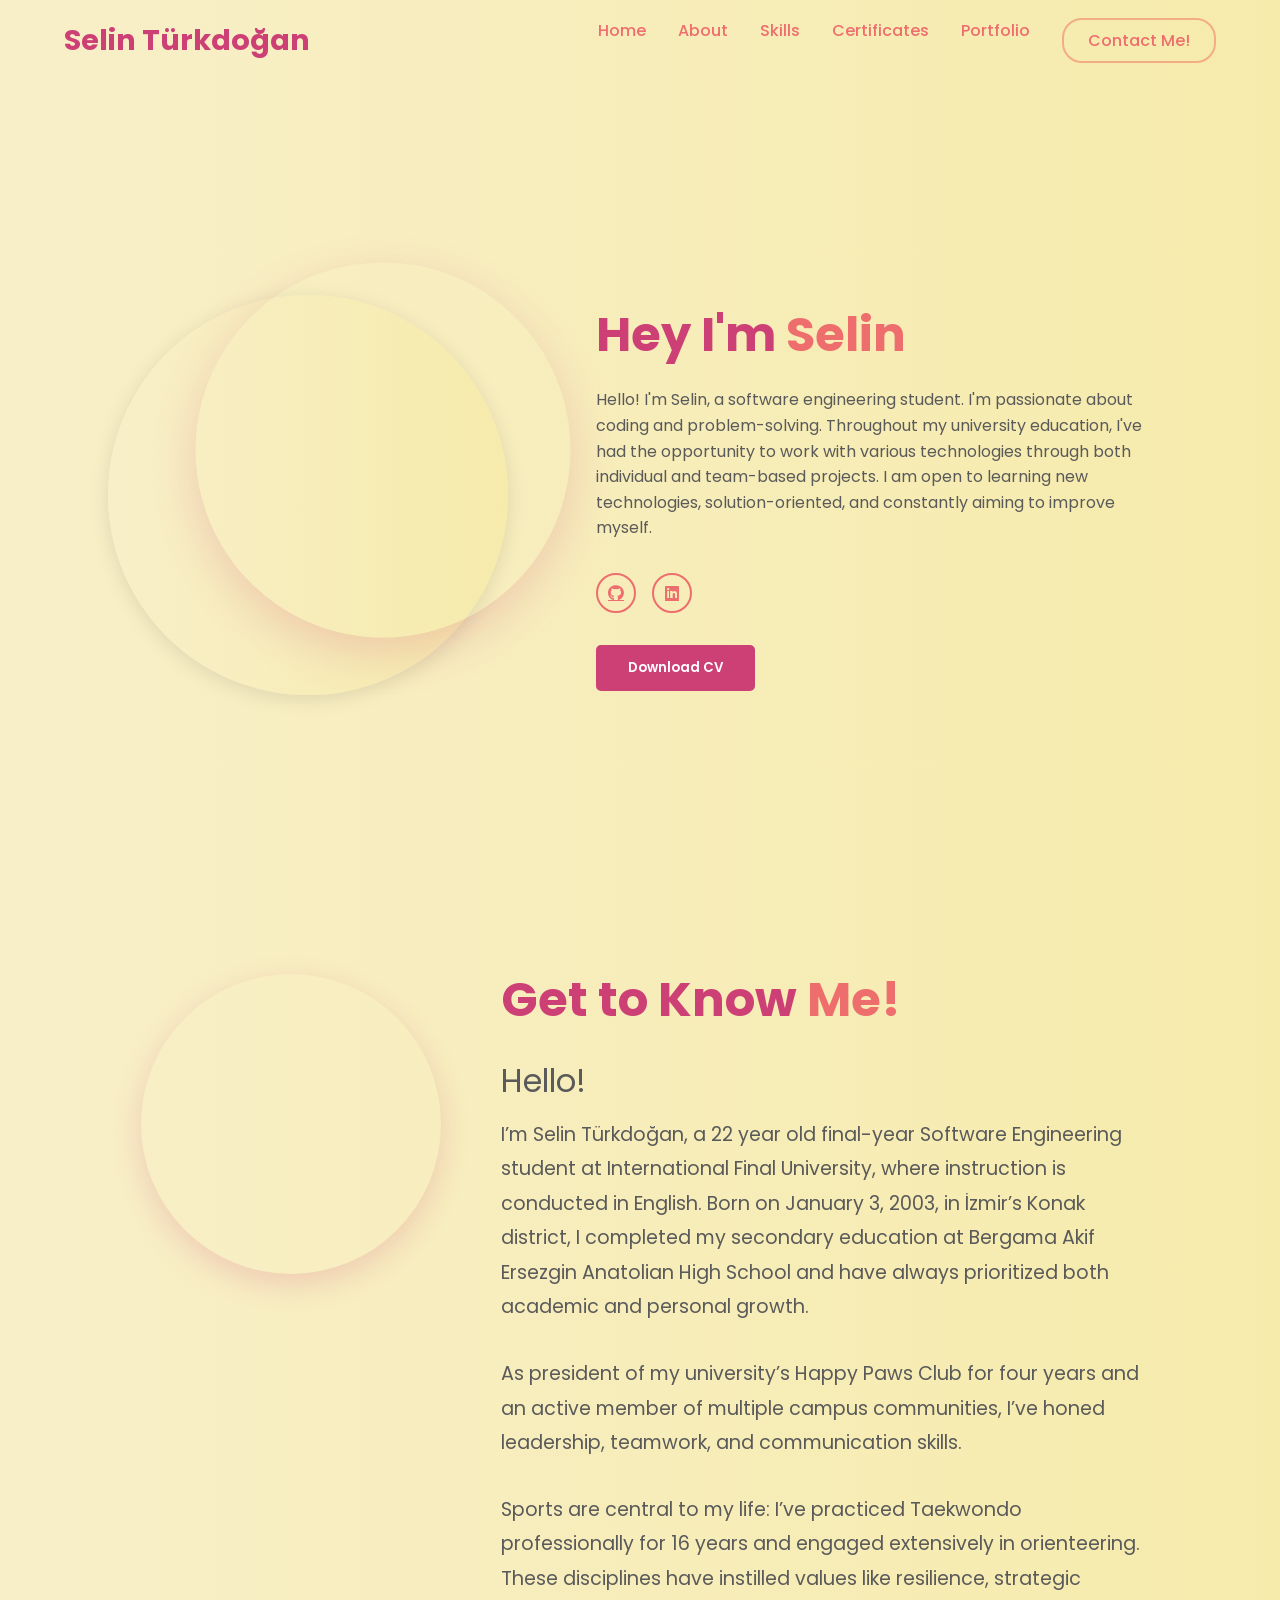
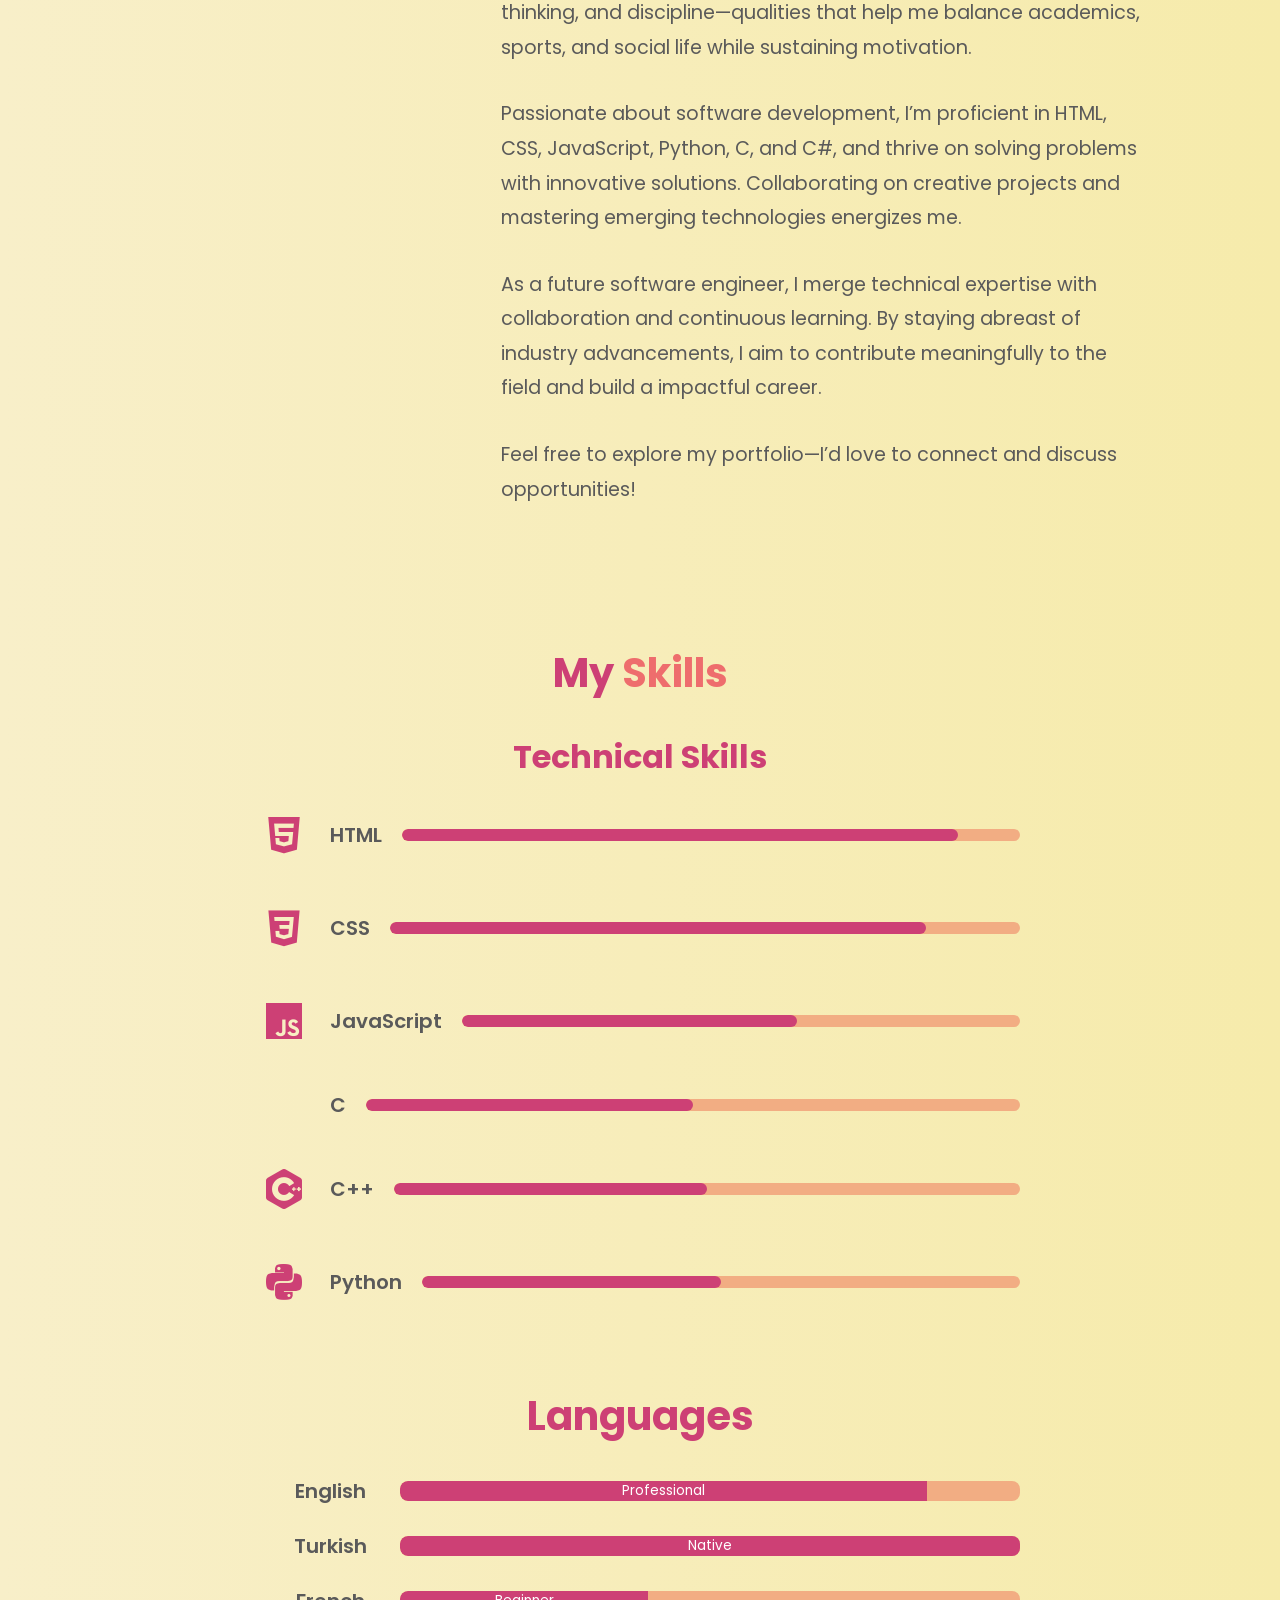
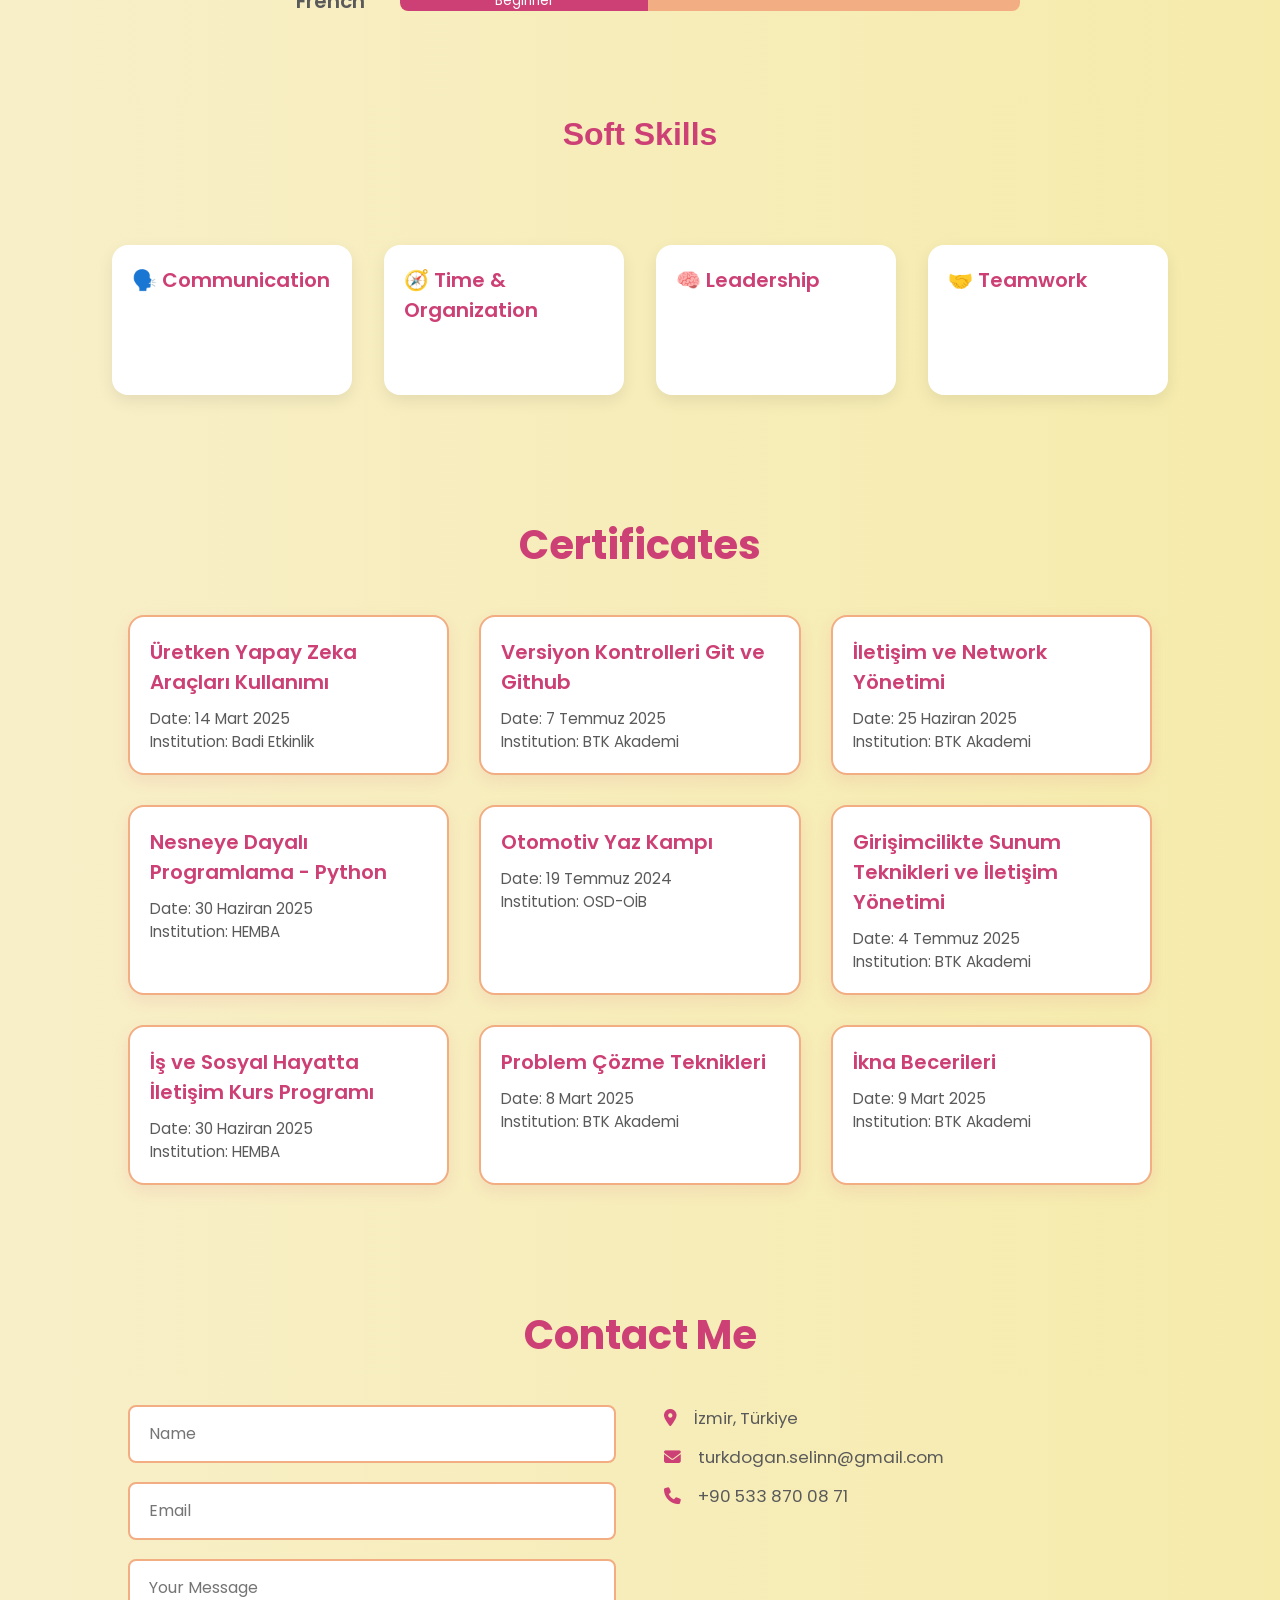
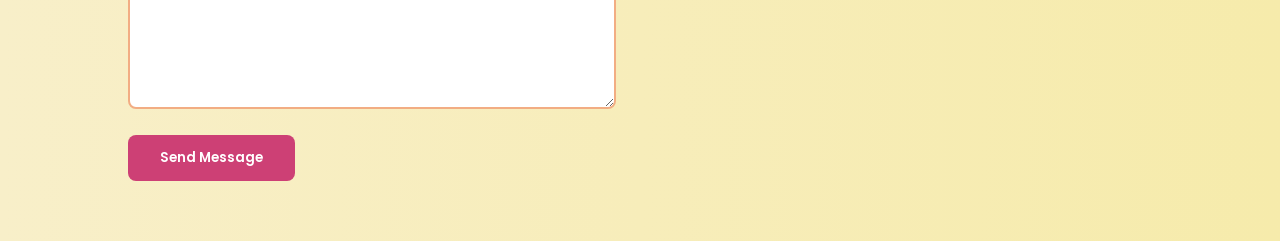
==== frontend/index.html @ 7ab84e57 "contact me backend" ====
<!DOCTYPE html>
<html lang="en">
<head>
    <meta charset="UTF-8">
    <meta name="viewport" content="width=device-width, initial-scale=1.0">
    <title>Selin Portfolio</title>
    <link rel="stylesheet" href="https://cdnjs.cloudflare.com/ajax/libs/font-awesome/6.4.0/css/all.min.css"> <!--ikonlar için-->
    <link rel="stylesheet" href="style.css">
    <link href='https://unpkg.com/boxicons@2.1.4/css/boxicons.min.css' rel='stylesheet'> <!--ek ikonlar(technicals skillsteki ikonlar) için-->
    <link rel="stylesheet" href="https://cdnjs.cloudflare.com/ajax/libs/flag-icon-css/7.5.0/css/flag-icons.min.css"> <!--bayrak ikonları için-->
</head>
<body>
<!-- Navbar -->
    <nav> 
        <div class="nav-container">
            <div class="logo">
                <span>Selin Türkdoğan</span>
            </div>
            <div class="links">
                <a href="index.html">Home</a> 
                <a href="#about">About</a>
                <a href="#skills">Skills</a>
                <a href="#certificates">Certificates</a>
                <a href="#">Portfolio</a>
                <a href="#contact" class="contact-btn">Contact Me!</a>
            </div>
        </div>
    </nav>
<!-- Ana giriş -->
    <section>
        <div class="main-container">
            <div class="image">
                <img src="vesialık.jpg" alt=" ">
            </div>
            <div class="content">
                <h1>Hey I'm <span>Selin</span></h1>
                <p>Hello! I'm Selin, a software engineering student. I'm passionate about coding and problem-solving. Throughout my university education, I've had the opportunity to work with various technologies through both individual and team-based projects. I am open to learning new technologies, solution-oriented, and constantly aiming to improve myself.</p>
                <!-- sosyal medya ikonları -->
                <div class="social-links">
                    <a href="#" id="githubLink"><i class="fa-brands fa-github"></i></a>
                    <a href="#" id="linkedinLink"><i class="fa-brands fa-linkedin"></i></a>
                </div>
                <a href="selin-cv.pdf" download class="cv-btn"> 
                <button>Download CV</button>
                </a>
            </div>
        </div>
    </section>
<!-- About -->
    <section id="about">
        <div class="about-container">
    
            <!-- Soldaki fotoğraf -->
            <div class="about-image">
                <img src="vesialık.jpg" alt=" ">
            </div>

            <!-- Sağdaki metin -->
            <div class="about-text" id="about-text">
                <h2>Get to Know <span>Me!</span></h2>
                <p class="greating">Hello! </p>

                <p class="fade-in-text">I’m Selin Türkdoğan, a 22 year old final-year Software Engineering student at International Final University, where instruction is conducted in English. Born on January 3, 2003, in İzmir’s Konak district, I completed my secondary education at Bergama Akif Ersezgin Anatolian High School and have always prioritized both academic and personal growth.</p>
            
                <p class="fade-in-text"> As president of my university’s Happy Paws Club for four years and an active member of multiple campus communities, I’ve honed leadership, teamwork, and communication skills.</p>
            
                <p class="fade-in-text">Sports are central to my life: I’ve practiced Taekwondo professionally for 16 years and engaged extensively in orienteering. These disciplines have instilled values like resilience, strategic thinking, and discipline—qualities that help me balance academics, sports, and social life while sustaining motivation.</p>

                <p class="fade-in-text">Passionate about software development, I’m proficient in HTML, CSS, JavaScript, Python, C, and C#, and thrive on solving problems with innovative solutions. Collaborating on creative projects and mastering emerging technologies energizes me.</p>

                <p class="fade-in-text">As a future software engineer, I merge technical expertise with collaboration and continuous learning. By staying abreast of industry advancements, I aim to contribute meaningfully to the field and build a impactful career.</p>

                <p class="fade-in-text">Feel free to explore my portfolio—I’d love to connect and discuss opportunities!</p>
            </div>

        </div>
    </section>

    <!-- Skills -->
    <section id="skills">
        <div class="skills-container">
            <h1 class="sub-title">My <span>Skills</span></h1>
            <h2 class="technical-skills">Technical Skills</h2>
        
        <div class="container1" id="skills-list">
            <div class="technical-bars" id="technical-bars">
                <!-- Bu kısım JavaScript ile dinamik olarak doldurulacak -->
            </div>
        </div>
        </div>
    </section>

    <!-- Dil yetkinliği -->
    <section id="languages">
        <h2>Languages</h2>
        <div class="language-cards">
            <div class="language-card">
                <span class="fi fi-gb"></span>
                <h3>English</h3>
                    <div class="progress-bar">
                        <div class="progress-fill" data-width="85%">Professional</div>
                    </div>
            </div>

            <div class="language-card">
                <span class="fi fi-tr"></span>
                <h3>Turkish</h3>
                    <div class="progress-bar">
                        <div class="progress-fill" data-width="100%">Native</div>
                    </div>
            </div>

            <div class="language-card">
                <span class="fi fi-fr"></span>
                <h3>French</h3>
                    <div class="progress-bar">
                        <div class="progress-fill" data-width="40%">Beginner</div>
                    </div>
            </div>
        </div>
    </section>

    <section class="skills-section">
        <h2 class="skills-heading">Soft Skills</h2>
            <div id="skills-container"></div>
    </section>

     <section class="certificates-section" id="certificates">
    <h2 class="section-title">Certificates</h2>
    <div class="certificates-grid" id="certificatesGrid">
      <!-- Kartlar buraya JS ile eklenecek -->
    </div>
  </section>

  <!-- Certificates bölümünden sonra ekle -->
<section id="contact" class="contact-section">
  <h2 class="section-title">Contact <span>Me</span></h2>

  <div class="contact-container">
    <!-- İletişim formu -->
    <form id="contactForm" class="contact-form">
  <div class="form-group">
    <input type="text" name="name" placeholder="Name" required />
  </div>
  <div class="form-group">
    <input type="email" name="email" placeholder="Email" required />
  </div>
  <div class="form-group">
    <textarea name="message" placeholder="Your Message" required></textarea>
  </div>
  <button type="submit" class="contact-submit">Send Message</button>
</form>
<div id="notification" class="notification"></div>


    <!-- İletişim bilgileri -->
    <div class="contact-info">
      <p><i class="fa-solid fa-location-dot"></i> İzmir, Türkiye</p>
      <p><i class="fa-solid fa-envelope"></i> turkdogan.selinn@gmail.com</p>
      <p><i class="fa-solid fa-phone"></i> +90 533 870 08 71</p>
    </div>
  </div>
</section>

    <script src="script.js"></script>

</body>
</html>
---- frontend/style.css ----
/* === Base Styles (unchanged) === */
@import url('https://fonts.googleapis.com/css2?family=Poppins:wght@100;200;300;400;500;600&display=swap');
* {
    padding: 0;
    margin: 0;
    font-family: 'Poppins', sans-serif;
    box-sizing: border-box;
}

body {
    background: linear-gradient(to right, #f8efc9, #f6ebab);
    min-height: 100vh;
    padding-top: 10vh;
}

nav {
    position: fixed;
    top: 0;
    left: 0;
    width: 100%;
    height: 80px;
    background: linear-gradient(to right, #f8efc9, #f6ebab);
    z-index: 1000;
    display: flex;
    justify-content: center;
    align-items: center;
}

.nav-container {
    width: 90%;
    display: flex;
    justify-content: space-between;
    align-items: center;
}

.logo {
    font-size: 1.8rem;
    font-weight: 700;
    color: #cd4075;
}

.links {
    display: flex;
    gap: 2rem;
}

.links a {
    text-decoration: none;
    color: #ee6d6d;
    font-weight: 500;
    position: relative;
    transition: 0.3s;
}

.links a:hover {
    color: #cd4075;
}

.links a::after {
    content: '';
    position: absolute;
    bottom: -5px;
    left: 0;
    width: 0;
    height: 2px;
    background-color: #cd4075;
    transition: 0.3s;
}

.links a:hover::after {
    width: 100%;
}

.contact-btn {
    padding: 0.5rem 1.5rem;
    border-radius: 20px;
    border: 2px solid #f2ad83;
    color: #cd4075;
    transition: 0.3s;
}

.contact-btn:hover {
    background-color: #f2ad83;
    color: white;
}

.main-container {
    display: flex;
    justify-content: space-around;
    align-items: center;
    height: 90vh;
    padding: 0 5%;
}

.image {
    width: 400px;
    height: 400px;
    border-radius: 50%;
    padding: 10px;
    background: linear-gradient(to right, #f8efc9, #f6ebab);
    display: flex;
    object-fit: cover;
    align-items: center;
    justify-content: center;
    box-shadow: 0 4px 20px rgba(0, 0, 0, 0.1);
}

.image img {
    width: 250px;
    height: 250px;
    border-radius: 50%;
    object-fit: cover;
    transform: scale(1.5) translateY(-30px) translateX(50px);
    box-shadow: 0 10px 30px rgba(205, 64, 117, 0.2);
}

.content {
    width: 50%;
}

.content h1 {
    font-size: 3rem;
    margin-bottom: 1rem;
    color: #cd4075;
}

.content h1 span {
    color: #ee6d6d;
}

.content p {
    margin-bottom: 2rem;
    line-height: 1.6;
    color: #5a5a5a;
}

.social-links {
    display: flex;
    gap: 1rem;
    margin-bottom: 2rem;
}

.social-links a {
    display: flex;
    align-items: center;
    justify-content: center;
    width: 40px;
    height: 40px;
    border-radius: 50%;
    border: 2px solid #ee6d6d;
    color: #ee6d6d;
    transition: 0.3s;
}

.social-links a:hover {
    background-color: #ee6d6d;
    color: white;
    transform: translateY(-5px);
}

button {
    padding: 0.8rem 2rem;
    background-color: #cd4075;
    color: white;
    border: none;
    border-radius: 5px;
    font-weight: 600;
    cursor: pointer;
    transition: 0.3s;
}

button:hover {
    background-color: #ee6d6d;
    transform: translateY(-3px);
    box-shadow: 0 5px 15px rgba(238, 109, 109, 0.4);
}

/* About genel */
#about {
    padding: 5% 10%;
    background: linear-gradient(to right, #f8efc9, #f6ebab);
}
.about-container {
    display: flex;
    gap: 3rem;
    align-items: flex-start;
    flex-wrap: wrap;
}
.about-image {
    flex: 1;
    display: flex;
    justify-content: center;
    align-items: flex-start;
}
.about-image img {
    width: 300px;
    height: 300px;
    object-fit: cover;
    transform: translateY(10px);
    border-radius: 50%;
    box-shadow: 0 10px 30px rgba(205, 64, 117, 0.2);
}
.about-text {
    flex: 2;
    transition: transform 0.3s ease, opacity 0.3s ease;
    opacity: 1;
}
.about-text h2 {
    color: #cd4075;
    margin-bottom: 1rem;
    font-size: 3rem;
}
.about-text h2 span {
    color: #ee6d6d;
}
.about-text p {
    color: #5a5a5a;
    margin-bottom: 2rem;
    line-height: 1.8;
    font-size: 1.2rem;
}
.about-text .greating{
    color: #5a5a5a;
    margin-bottom: 0.5rem;
    line-height: 1.8;
    font-size: 2rem;
}
/*paragraflar için scroll efekti */
.fade-in-text {
  opacity: 0;
  transform: translateY(20px);
  transition: opacity 0.8s ease, transform 0.8s ease;
}
.fade-in-text.visible {
  opacity: 1;
  transform: translateY(0);
}

/* Technical skills section */
.skills-container {
  max-width: 800px;
  margin: 40px auto;
  padding: 0 20px;
}
.sub-title {
  text-align: center;
  font-size: 2.5rem;
  margin-bottom: 30px;
  font-weight: 700;
  color: #cd4075;
}
.sub-title span {
  color: #ee6d6d;
}
.technical-skills{
  text-align: center;
  font-size: 2rem;
  margin-bottom: 30px;
  font-weight: 700;
  color: #cd4075;
}
.technical-bars {
  display: flex;
  flex-direction: column;
  gap: 25px;
}
.bar {
  display: flex;
  align-items: center;
  gap: 20px;
  margin-bottom: 20px;
}
.bar i {
  font-size: 3rem;
  color: #cd4075;
  min-width: 50px;
  transition: transform 0.3s ease;
}
.bar:hover i {
  transform: scale(1.1);
}
.info span {
  font-size: 1.25rem;
  font-weight: 600;
  width: 100px;
  color: #5a5a5a;
}
.progress-line {
  flex-grow: 1;
  background-color: #f2ad83;
  height: 12px;
  border-radius: 8px;
  overflow: hidden;
  position: relative;
}
.progress-line span {
  display: block;
  height: 100%;
  width: 0;
  background-color: #cd4075;
  border-radius: 8px;
  transition: width 1.5s ease-in-out;
}

/* Languages */
#languages {
    max-width: 800px;
    margin: 60px auto;
    padding: 0 20px;
    text-align: center;
}
#languages h2 {
    font-size: 2.5rem;
    margin-bottom: 30px;
    font-weight: 700;
    color: #cd4075;
}
.language-cards {
    display: flex;
    flex-direction: column;
    gap: 25px;
}
.language-card {
    display: flex;
    align-items: center;
    gap: 20px;
}
.language-card h3 {
    font-size: 1.25rem;
    font-weight: 600;
    color: #5a5a5a;
    width: 100px;
    margin: 0;
}
.language-card .progress-bar {
    flex-grow: 1;
    background-color: #f2ad83;
    height: 20px;
    border-radius: 8px;
    overflow: hidden;
    position: relative;
}
.language-card .progress-fill {
    height: 100%;
    background-color: #cd4075;
    color: #fff;
    font-size: 0.85rem;
    text-align: center;
    line-height: 20px;
    white-space: nowrap;
    border-radius: 8px 0 0 8px;
    width: 0;
    transition: width 1.5s ease-in-out;
}

/* Soft skills */
.skills-section {
  font-size: 30px;
  display: flex;
  flex-wrap: wrap;
  gap: 32px;
  justify-content: center;
  padding: 40px;
  color: #cd4075;
  background: linear-gradient(to right, #f8efc9, #f6ebab);
}
.skill-card {
  position: relative;
  width: 240px;
  height: 150px;
  background-color: white;
  border-radius: 16px;
  box-shadow: 0 6px 16px rgba(0, 0, 0, 0.08);
  transition: height 0.3s ease;
  overflow: hidden;
  cursor: pointer;
}
.skill-title {
  font-size: 20px;
  font-weight: 600;
  padding: 20px;
  color: #cd4075;
}
.skill-subskills {
  padding: 0 20px 20px;
  opacity: 0;
  max-height: 0;
  overflow: hidden;
  transition: opacity 0.4s ease, max-height 0.4s ease;
}
.subskill-list {
  list-style: disc;
  padding-left: 18px;
  margin: 0;
}
.subskill-item {
  font-size: 15px;
  color: #5a5a5a;
  margin-bottom: 6px;
}
.skills-heading {
  width: 100%;
  text-align: center;
  font-size: 32px;
  font-weight: 700;
  margin-bottom: 40px;
  color: #cd4075;
  font-family: 'Segoe UI', sans-serif;
}
#skills-container {
  display: flex;
  flex-wrap: wrap;
  justify-content: center;
  gap: 32px;
  padding: 20px;
}

/* Certificates */
.certificates-section {
  padding: 60px 10%;
  background: linear-gradient(to right, #f8efc9, #f6ebab);
}
.section-title {
  text-align: center;
  font-size: 2.5rem;
  margin-bottom: 40px;
  font-weight: 700;
  color: #cd4075;
}
.certificates-grid {
  display: grid;
  grid-template-columns: repeat(auto-fit, minmax(280px, 1fr));
  gap: 30px;
}
.certificate-card {
  background-color: white;
  border-radius: 16px;
  box-shadow: 0 6px 16px rgba(205, 64, 117, 0.1);
  padding: 20px;
  transition: transform 0.3s ease, box-shadow 0.3s ease;
  text-decoration: none;
  color: inherit;
  border: 2px solid #f2ad83;
}
.certificate-card:hover {
  transform: translateY(-8px);
  box-shadow: 0 10px 24px rgba(205, 64, 117, 0.15);
  border-color: #cd4075;
}
.certificate-title {
  font-size: 1.25rem;
  font-weight: 600;
  color: #cd4075;
  margin-bottom: 10px;
}
.certificate-meta {
  font-size: 0.95rem;
  color: #5a5a5a;
}

/* === Responsive Styles === */
/* Tablets (≤ 992px) */
@media (max-width: 992px) {
  nav {
    height: 70px;
  }
  .logo {
    font-size: 1.6rem;
  }
  .links {
    gap: 1.5rem;
  }
  .links a {
    font-size: 0.95rem;
  }
  .main-container {
    padding: 0 3%;
  }
  .image {
    width: 320px;
    height: 320px;
  }
  .image img {
    width: 200px;
    height: 200px;
    transform: scale(1.4) translateY(-25px) translateX(40px);
  }
  .content h1 {
    font-size: 2.5rem;
  }
  .about-text h2 {
    font-size: 2.5rem;
  }
}

/* Mobile (≤ 768px) */
@media (max-width: 768px) {
  body {
    padding-top: 8vh;
  }
  .nav-container {
    flex-direction: column;
    gap: 0.75rem;
  }
  .links {
    flex-wrap: wrap;
    justify-content: center;
    gap: 1rem;
  }
  .main-container {
    flex-direction: column;
    justify-content: center;
    gap: 2rem;
    height: auto;
    padding: 40px 5%;
  }
  .image {
    width: 260px;
    height: 260px;
  }
  .image img {
    width: 170px;
    height: 170px;
    transform: scale(1.25) translateY(-20px) translateX(32px);
  }
  .content {
    width: 100%;
    text-align: center;
  }
  .social-links {
    justify-content: center;
  }
  .about-container {
    flex-direction: column;
    gap: 2rem;
  }
  .about-image img {
    width: 240px;
    height: 240px;
  }
  .skills-container,
  #languages {
    margin: 30px auto;
  }
  .technical-bars .bar i {
    font-size: 2.5rem;
  }
  .info span {
    width: 80px;
    font-size: 1.1rem;
  }
  .language-card {
    flex-direction: column;
    gap: 10px;
  }
  .language-card h3 {
    width: auto;
  }
  .skills-section {
    font-size: 26px;
    padding: 30px 10px;
  }
  .skill-card {
    width: 200px;
    height: auto;
    padding-bottom: 20px;
  }
  .certificates-section {
    padding: 40px 5%;
  }
  .section-title {
    font-size: 2rem;
  }
}

/* Small Mobile (≤ 480px) */
@media (max-width: 480px) {
  nav {
    height: 60px;
  }
  .logo {
    font-size: 1.4rem;
  }
  .contact-btn {
    padding: 0.4rem 1.2rem;
    font-size: 0.85rem;
  }
  .links {
    gap: 0.75rem;
  }
  .links a {
    font-size: 0.85rem;
  }
  .main-container {
    padding: 30px 5% 0;
  }
  .image {
    width: 220px;
    height: 220px;
  }
  .image img {
    width: 150px;
    height: 150px;
    transform: scale(1.15) translateY(-18px) translateX(28px);
  }
  .content h1 {
    font-size: 2rem;
  }
  .content p,
  .about-text p {
    font-size: 1rem;
  }
  .about-text h2 {
    font-size: 2rem;
  }
  .sub-title,
  #languages h2 {
    font-size: 2rem;
  }
  .skills-heading {
    font-size: 28px;
  }
  .skill-card {
    width: 180px;
  }
  .certificate-card {
    padding: 15px;
  }
  .certificate-title {
    font-size: 1rem;
  }
  .certificate-meta {
    font-size: 0.85rem;
  }
}
/* ===== Contact ===== */
.contact-section{
  padding:60px 10%;
  background:linear-gradient(to right,#f8efc9,#f6ebab);
}
.contact-container{
  display:flex;
  gap:3rem;
  align-items:flex-start;
  flex-wrap:wrap;
}
.contact-form{
  flex:1;
  display:flex;
  flex-direction:column;
  gap:1.2rem;
}
.form-group input,
.form-group textarea{
  width:100%;
  padding:.9rem 1.2rem;
  border:2px solid #f2ad83;
  border-radius:8px;
  font-size:1rem;
  outline:none;
  transition:border-color .3s;
}
.form-group input:focus,
.form-group textarea:focus{
  border-color:#cd4075;
}
.form-group textarea{
  min-height:150px;
  resize:vertical;
}
.contact-submit{
  align-self:flex-start;
  padding:.8rem 2rem;
  background:#cd4075;
  color:#fff;
  border:none;
  border-radius:8px;
  font-weight:600;
  cursor:pointer;
  transition:background .3s;
}
.contact-submit:hover{
  background:#ee6d6d;
  box-shadow:0 5px 15px rgba(238,109,109,.4);
}
.contact-info{
  flex:1;
  display:flex;
  flex-direction:column;
  gap:.8rem;
  font-size:1.05rem;
  color:#5a5a5a;
}
.contact-info i{
  color:#cd4075;
  margin-right:.8rem;
}

/* ---- Responsive tweaks ---- */
@media(max-width:768px){
  .contact-container{
    flex-direction:column;
  }
  .contact-form,
  .contact-info{
    width:100%;
  }
  .contact-form{order:2}
  .contact-info{
    order:1;
    align-items:center;
    text-align:center;
  }
}
@media(max-width:480px){
  .contact-section{padding:40px 5%}
  .contact-submit{width:100%;text-align:center}
}

/* Notification kutusu */
.notification {
  position: fixed;
  top: 90px; /* Nav altı boşluk */
  left: 0;
  background-color: #cd4075; /* pembe ton */
  color: white;
  padding: 15px 25px;
  border-radius: 12px;
  box-shadow: 0 4px 15px rgba(205, 64, 117, 0.4);
  opacity: 0;
  pointer-events: none;
  font-weight: 600;
  font-family: 'Poppins', sans-serif;
  transition: opacity 0.4s ease;
  z-index: 9999;
  max-width: 300px;
  text-align: center;
}

/* Görünür yap */
.notification.show {
  opacity: 1;
  pointer-events: auto;
}

/* Hata durumunda kırmızı */
.notification.error {
  background-color: #f44336;
  box-shadow: 0 4px 15px rgba(244, 67, 54, 0.4);
}

/* Başarı durumunda yeşil */
.notification.success {
  background-color: #cd4075;
  box-shadow: 0 4px 15px rgba(76, 175, 80, 0.4);
}
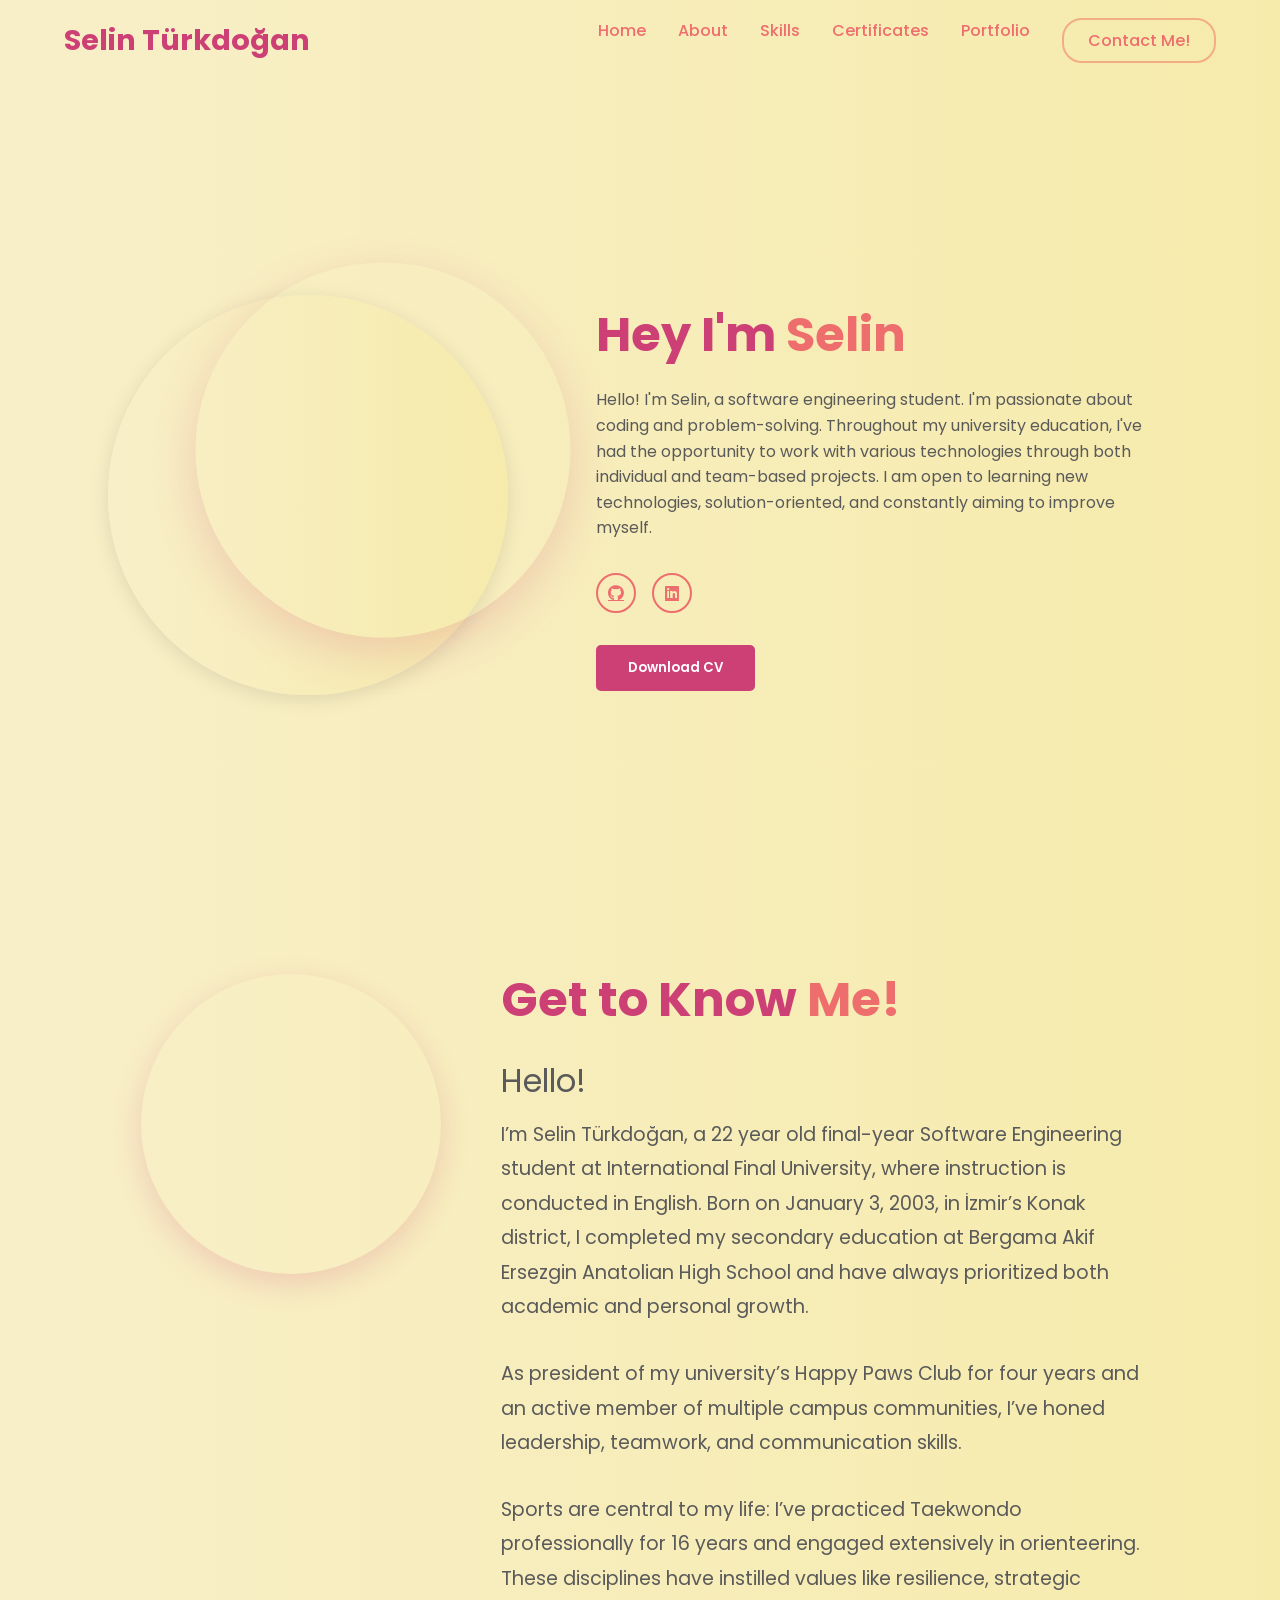
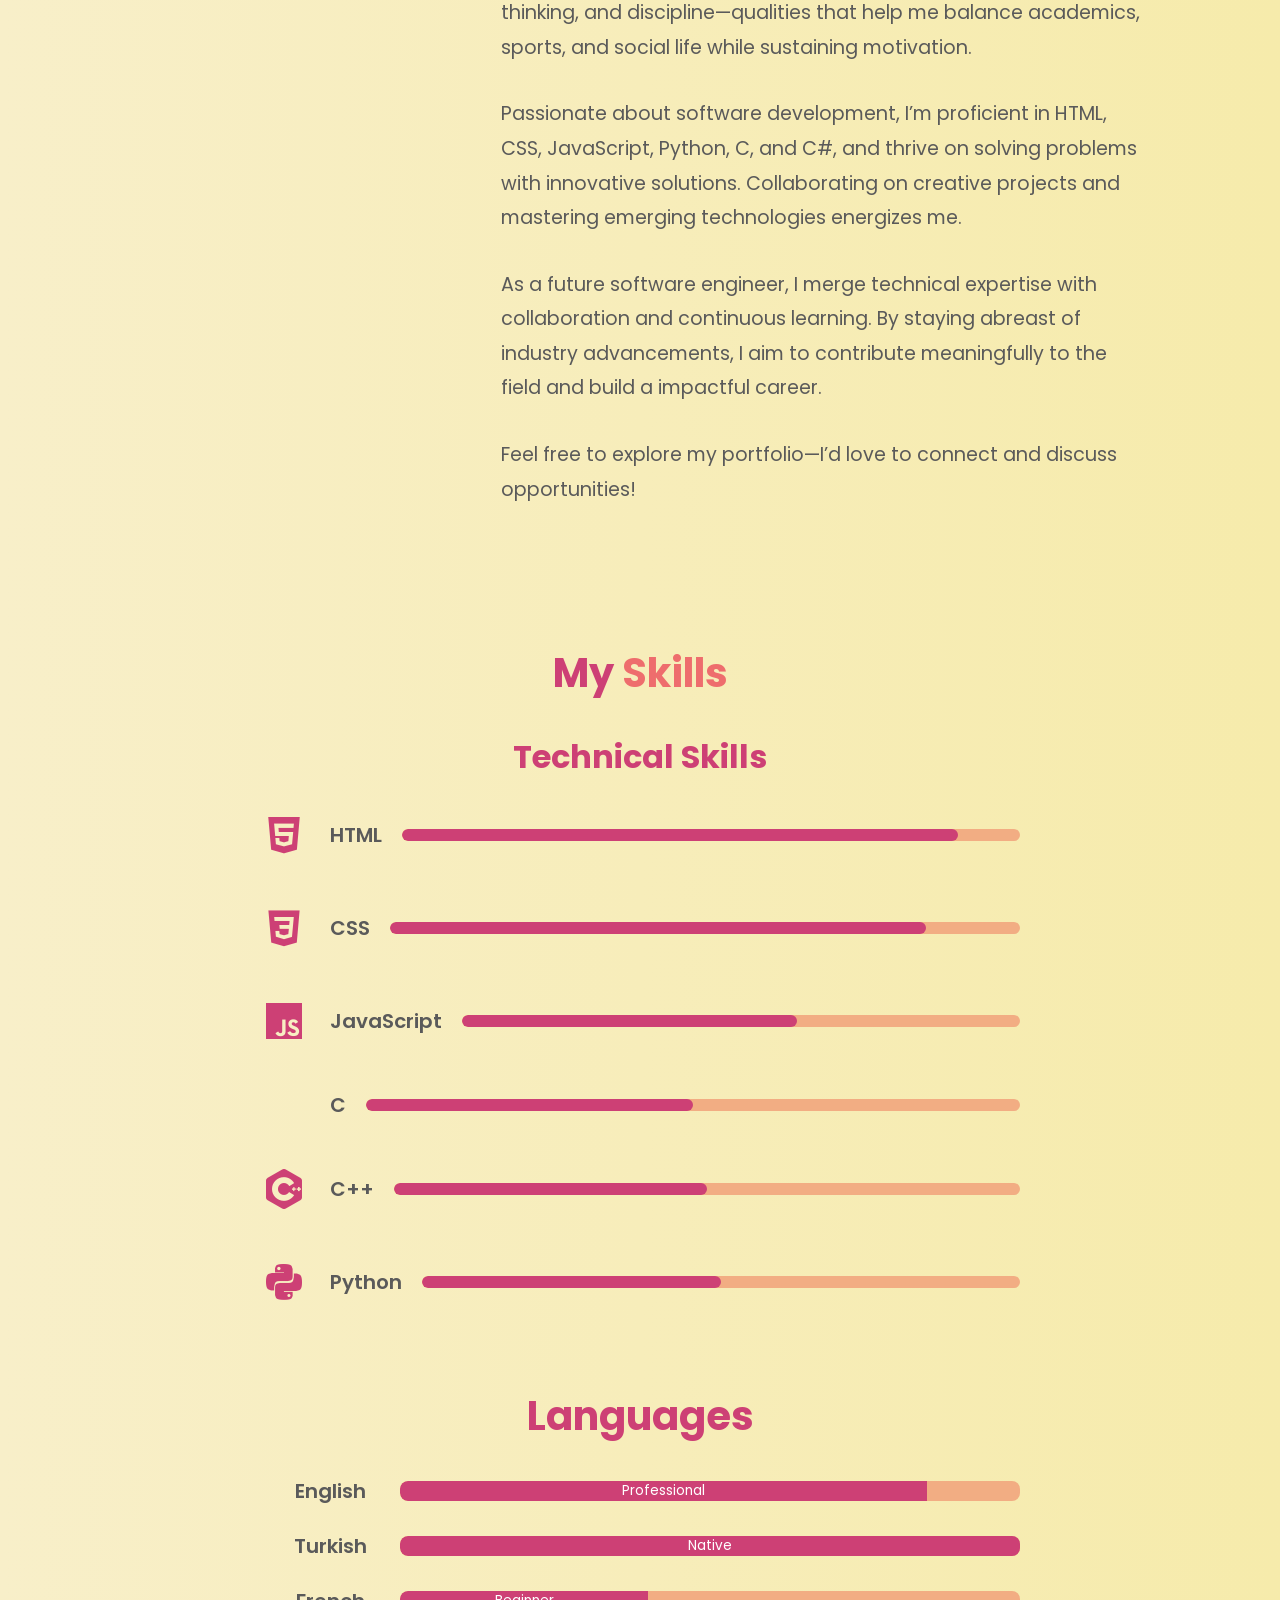
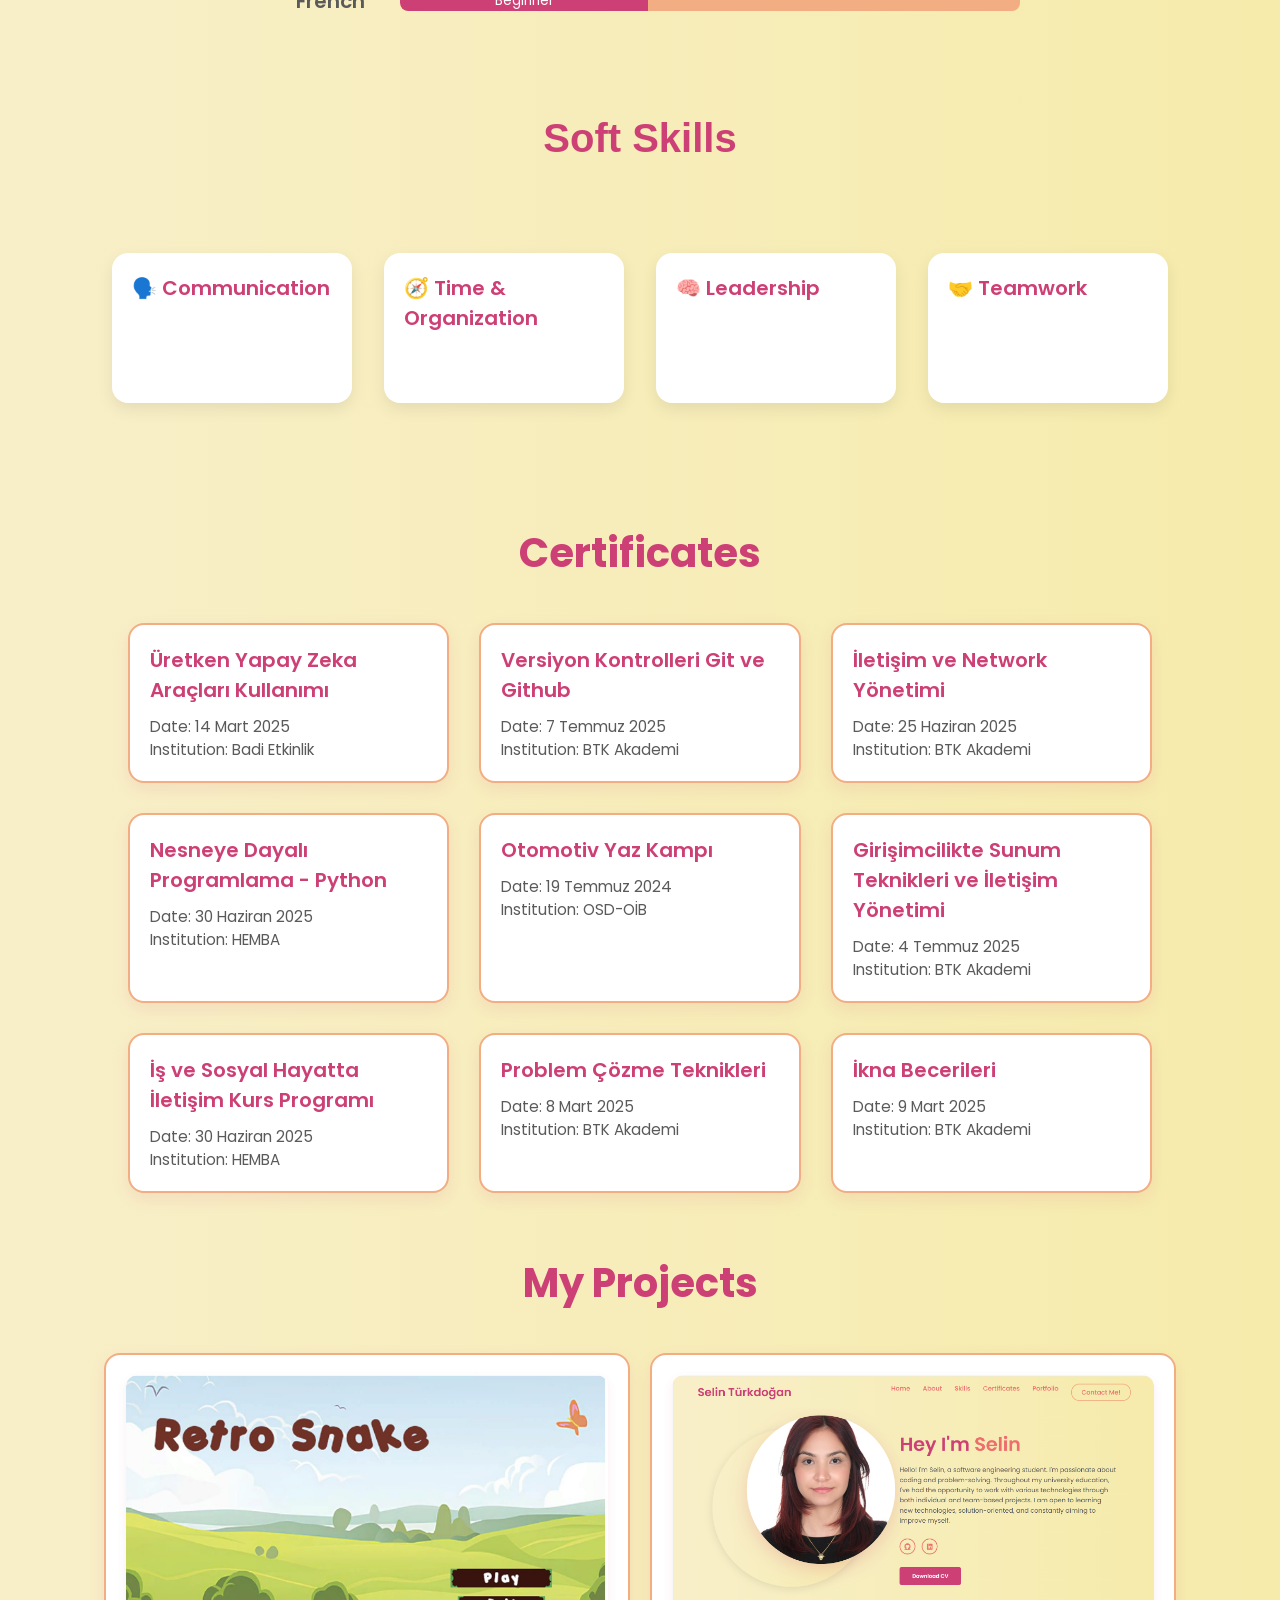
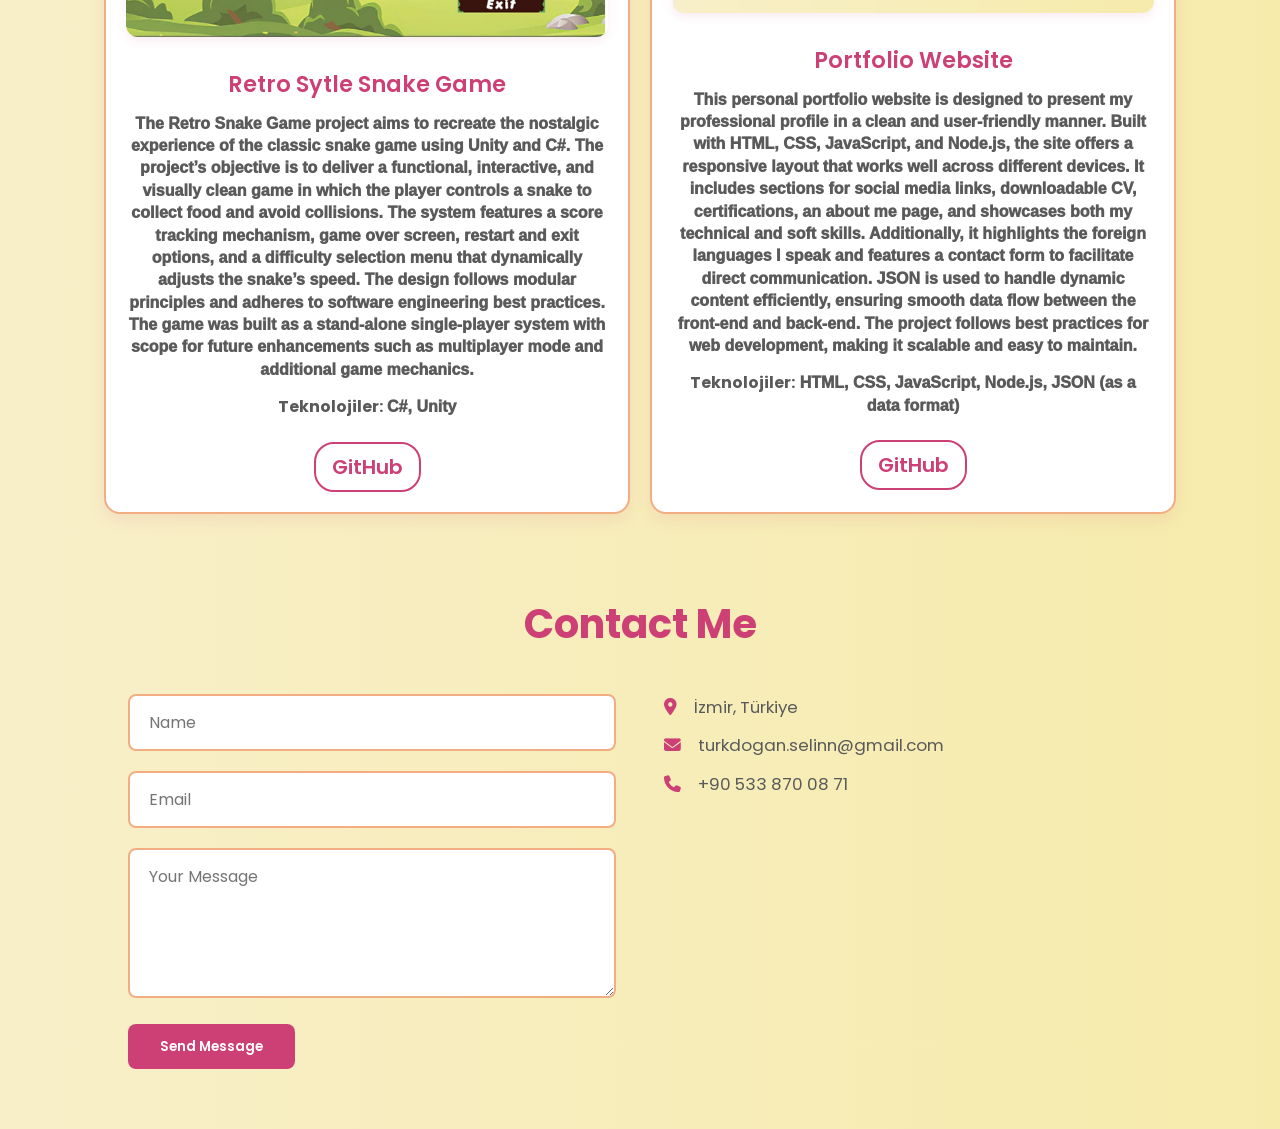
==== commit 4703a9f5: "I completed portfolio part" ====
--- a/frontend/index.html
+++ b/frontend/index.html
@@ -21,7 +21,7 @@
                 <a href="#about">About</a>
                 <a href="#skills">Skills</a>
                 <a href="#certificates">Certificates</a>
-                <a href="#">Portfolio</a>
+                <a href="#portfolio">Portfolio</a>
                 <a href="#contact" class="contact-btn">Contact Me!</a>
             </div>
         </div>
@@ -30,7 +30,7 @@
     <section>
         <div class="main-container">
             <div class="image">
-                <img src="vesialık.jpg" alt=" ">
+                <img src="veskalık.jpg" alt=" ">
             </div>
             <div class="content">
                 <h1>Hey I'm <span>Selin</span></h1>
@@ -131,8 +131,14 @@
       <!-- Kartlar buraya JS ile eklenecek -->
     </div>
   </section>
+<!--Portfolio-->
+<section id="portfolio" class="portfolio-section">
+  <h2 class="portfolio-heading">My Projects</h2>
+  <div id="portfolioGrid" class="portfolio-grid"></div>
+</section>
 
-  <!-- Certificates bölümünden sonra ekle -->
+
+  <!-- Contact -->
 <section id="contact" class="contact-section">
   <h2 class="section-title">Contact <span>Me</span></h2>
 
--- a/frontend/style.css
+++ b/frontend/style.css
@@ -401,11 +401,11 @@
 .skills-heading {
   width: 100%;
   text-align: center;
-  font-size: 32px;
   font-weight: 700;
+  color: #cd4075;
+  font-family: 'Segoe UI', sans-serif;
+  font-size: 2.5rem;
   margin-bottom: 40px;
-  color: #cd4075;
-  font-family: 'Segoe UI', sans-serif;
 }
 #skills-container {
   display: flex;
@@ -618,7 +618,7 @@
     font-size: 2rem;
   }
   .skills-heading {
-    font-size: 28px;
+    font-size: 40px;
   }
   .skill-card {
     width: 180px;
@@ -754,3 +754,113 @@
   background-color: #cd4075;
   box-shadow: 0 4px 15px rgba(76, 175, 80, 0.4);
 }
+
+/*Portfolio*/
+.portfolio-grid {
+  display: grid;
+  grid-template-columns: repeat(auto-fit, minmax(280px, 1fr));
+  gap: 20px;
+  padding: 10px 5%;
+  max-width: 1200px;
+  margin: 0 auto;
+}
+
+.portfolio-card {
+  background: #fff;
+  border-radius: 16px;
+  box-shadow: 0 6px 16px rgba(205,64,117,0.1);
+  padding: 20px;
+  text-align: center;
+  transition: transform 0.3s ease, box-shadow 0.3s ease;
+  border: 2px solid #f2ad83;
+}
+
+.portfolio-card:hover {
+  transform: translateY(-8px);
+  box-shadow: 0 10px 24px rgba(205, 64, 117, 0.15);
+  border-color: #cd4075;
+}
+
+.portfolio-heading{
+    font-size: 2.5rem;
+    margin-bottom: 30px;
+    font-weight: 700;
+    color: #cd4075;
+}
+/* Portfolio Card Image */
+.portfolio-card img {
+  width: 100%;
+  height: auto;
+  border-radius: 12px;
+  object-fit: cover;
+  margin-bottom: 15px;
+  box-shadow: 0 4px 10px rgba(205, 64, 117, 0.1);
+}
+
+/* Portfolio Card Title */
+.portfolio-card h3 {
+  margin: 10px 0 12px;
+  font-size: 1.4rem;
+  font-weight: 600;
+  color: #cd4075;
+}
+
+/* Portfolio Card Description */
+.portfolio-card p {
+  font-size: 1rem;
+  color: #5a5a5a;
+  margin-bottom: 15px;
+  line-height: 1.4;
+}
+
+/* Portfolio Card Link */
+.portfolio-card a {
+  display: inline-block;
+  margin-top: 8px;
+  color: #cd4075;
+  font-weight: 600;
+  text-decoration: none;
+  border: 2px solid #cd4075;
+  padding: 8px 16px;
+  border-radius: 20px;
+  transition: background-color 0.3s ease, color 0.3s ease, box-shadow 0.3s ease;
+}
+
+.portfolio-card a:hover {
+  background-color: #ee6d6d;
+  color: white;
+  box-shadow: 0 4px 12px rgba(238, 109, 109, 0.5);
+}
+
+.portfolio-section{
+  font-size: 1.25rem;
+  font-weight: 1000;
+  color: #cd4075;
+  margin-bottom: 10px;
+  text-align: center;
+}
+/* Responsive: Mobile & Small Devices */
+@media (max-width: 600px) {
+  .portfolio-grid {
+    grid-template-columns: 1fr;
+    gap: 15px;
+    padding: 10px 3%;
+  }
+
+  .portfolio-card {
+    padding: 16px;
+  }
+
+  .portfolio-card h3 {
+    font-size: 1.2rem;
+  }
+
+  .portfolio-card p {
+    font-size: 0.95rem;
+  }
+
+  .portfolio-card a {
+    padding: 10px 22px;
+    font-size: 1rem;
+  }
+}
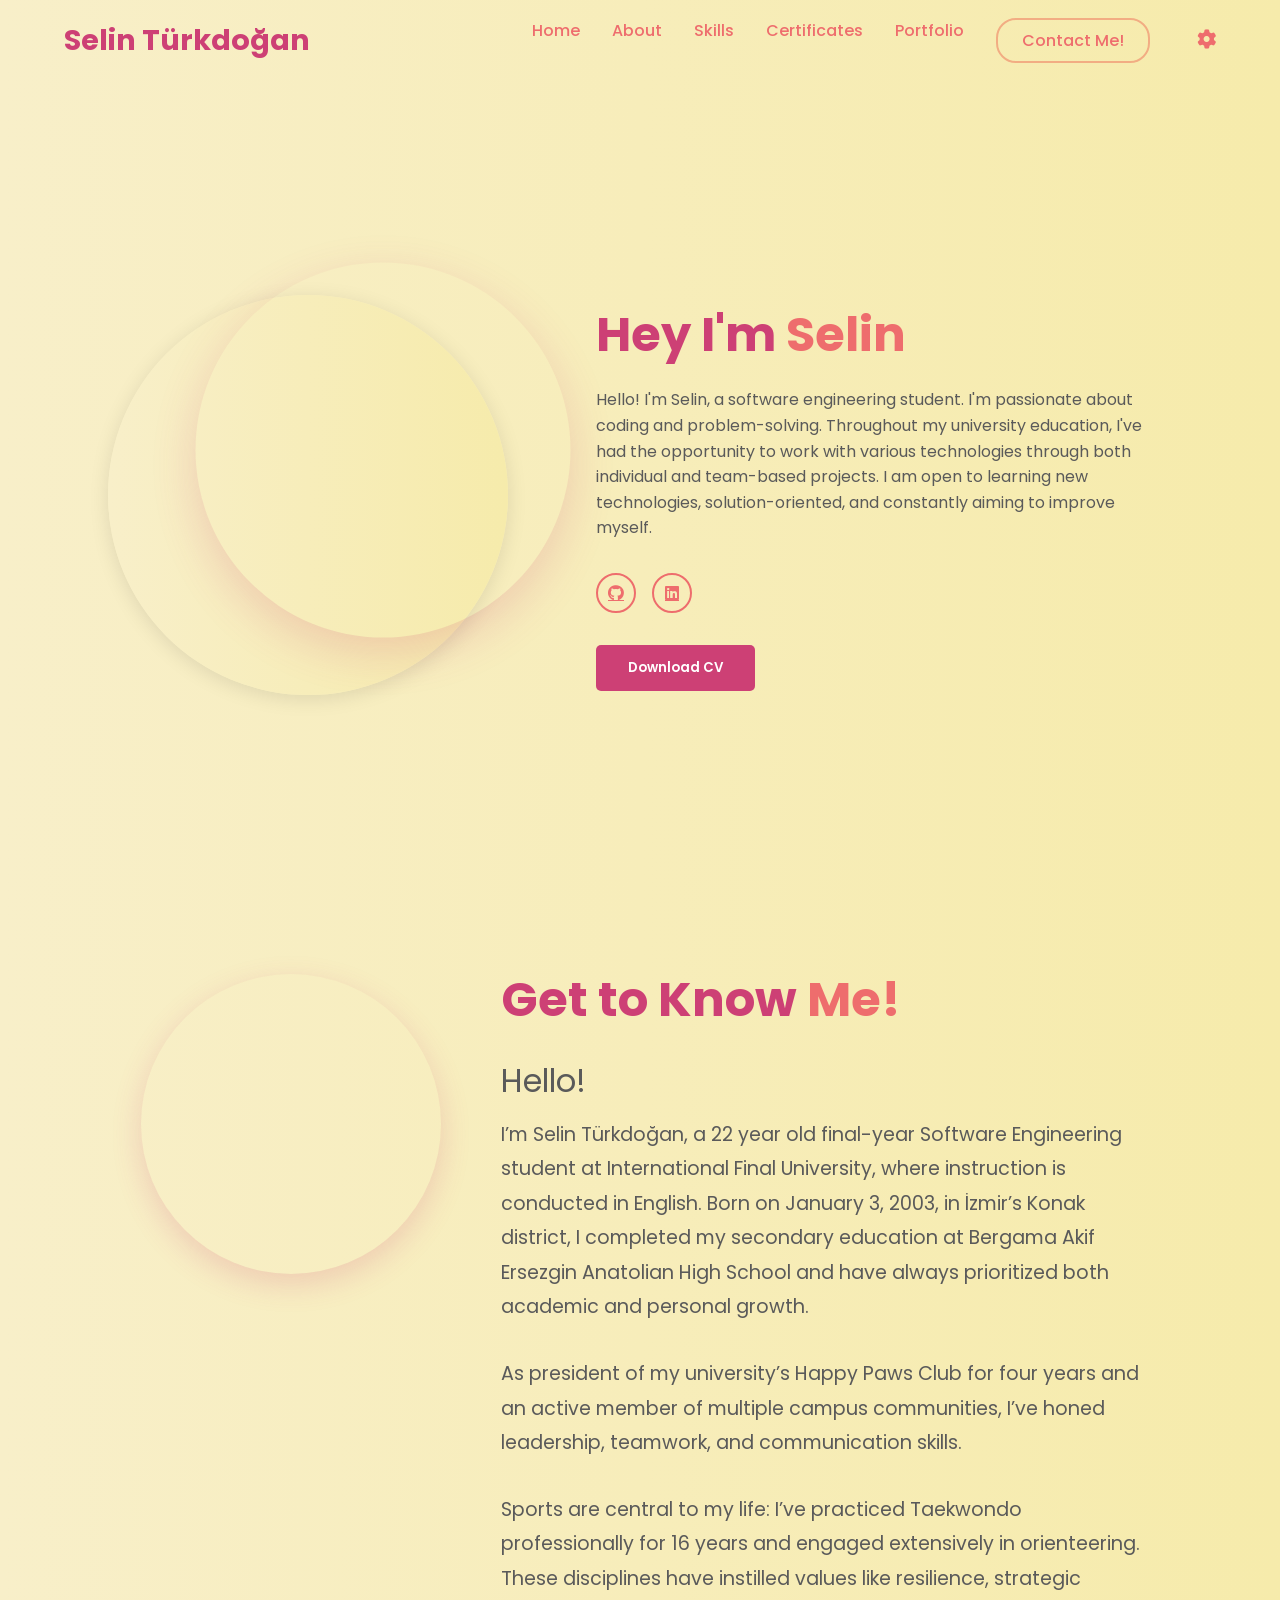
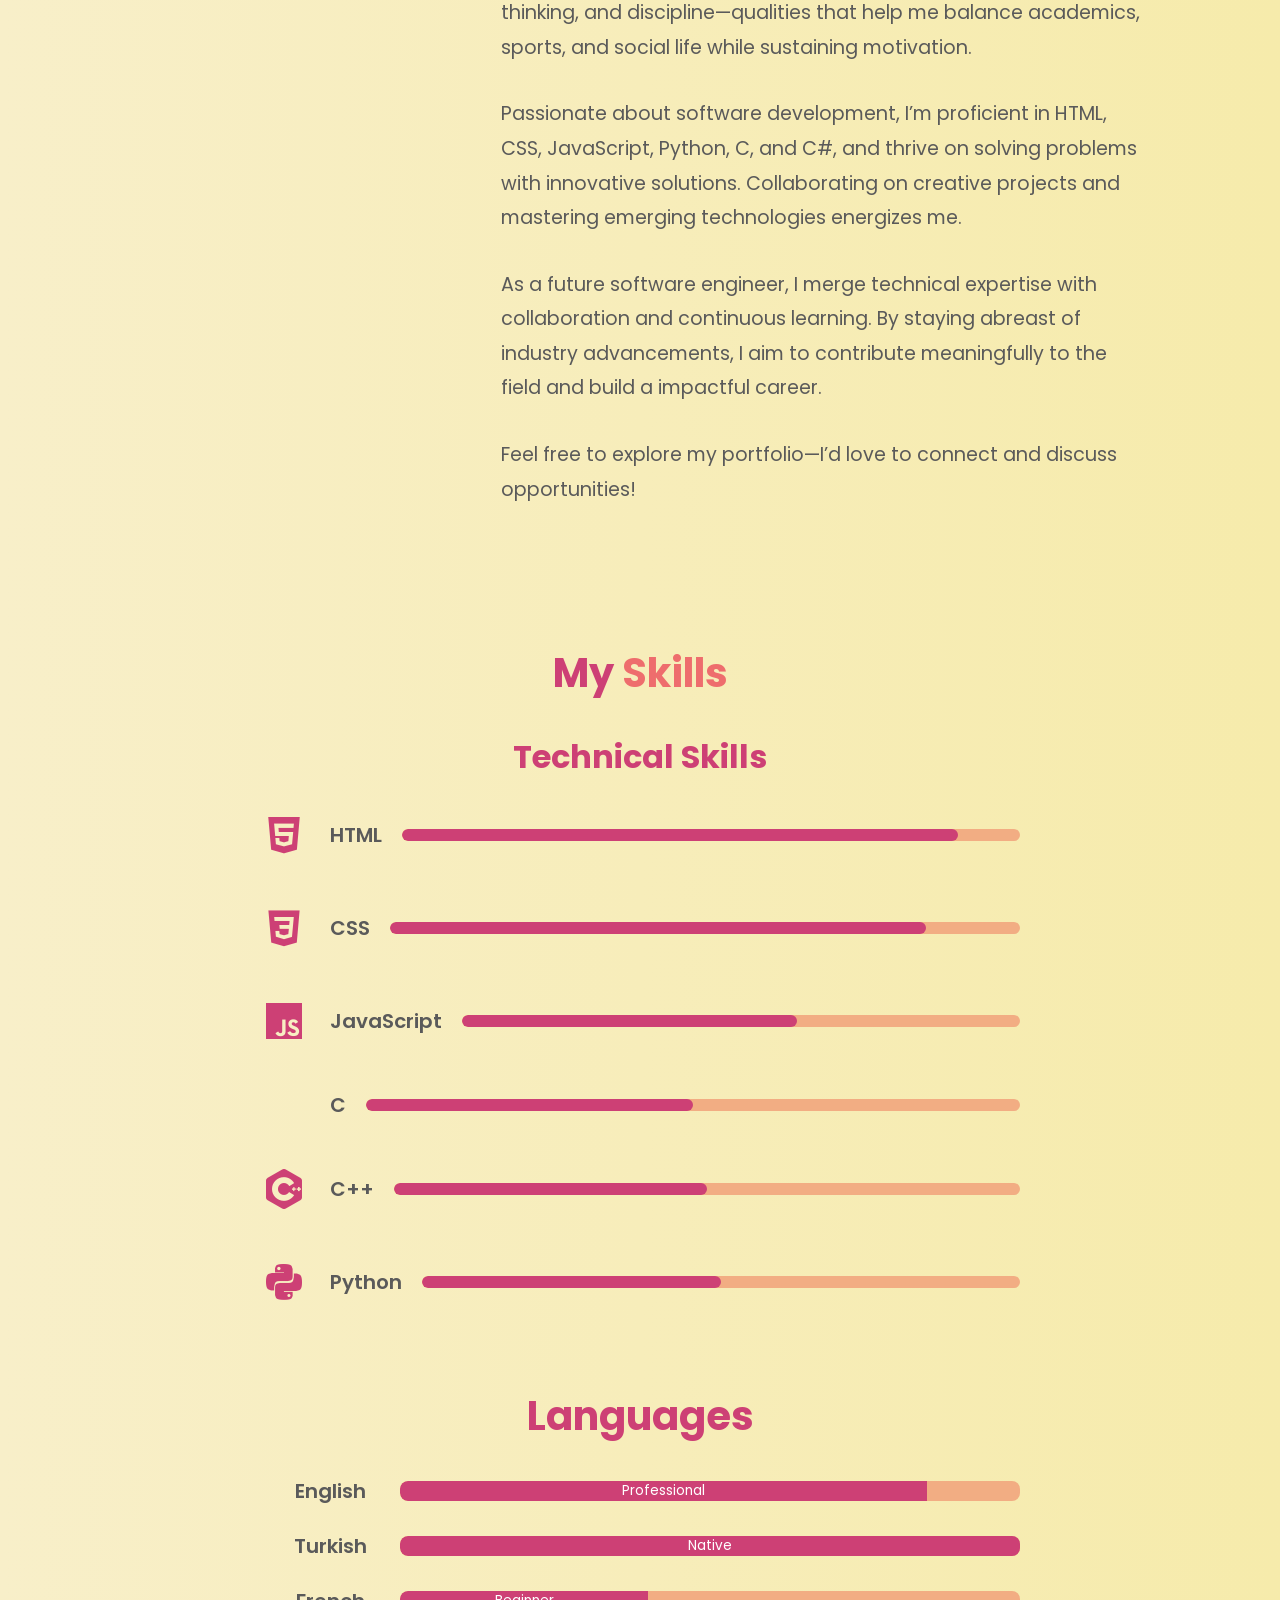
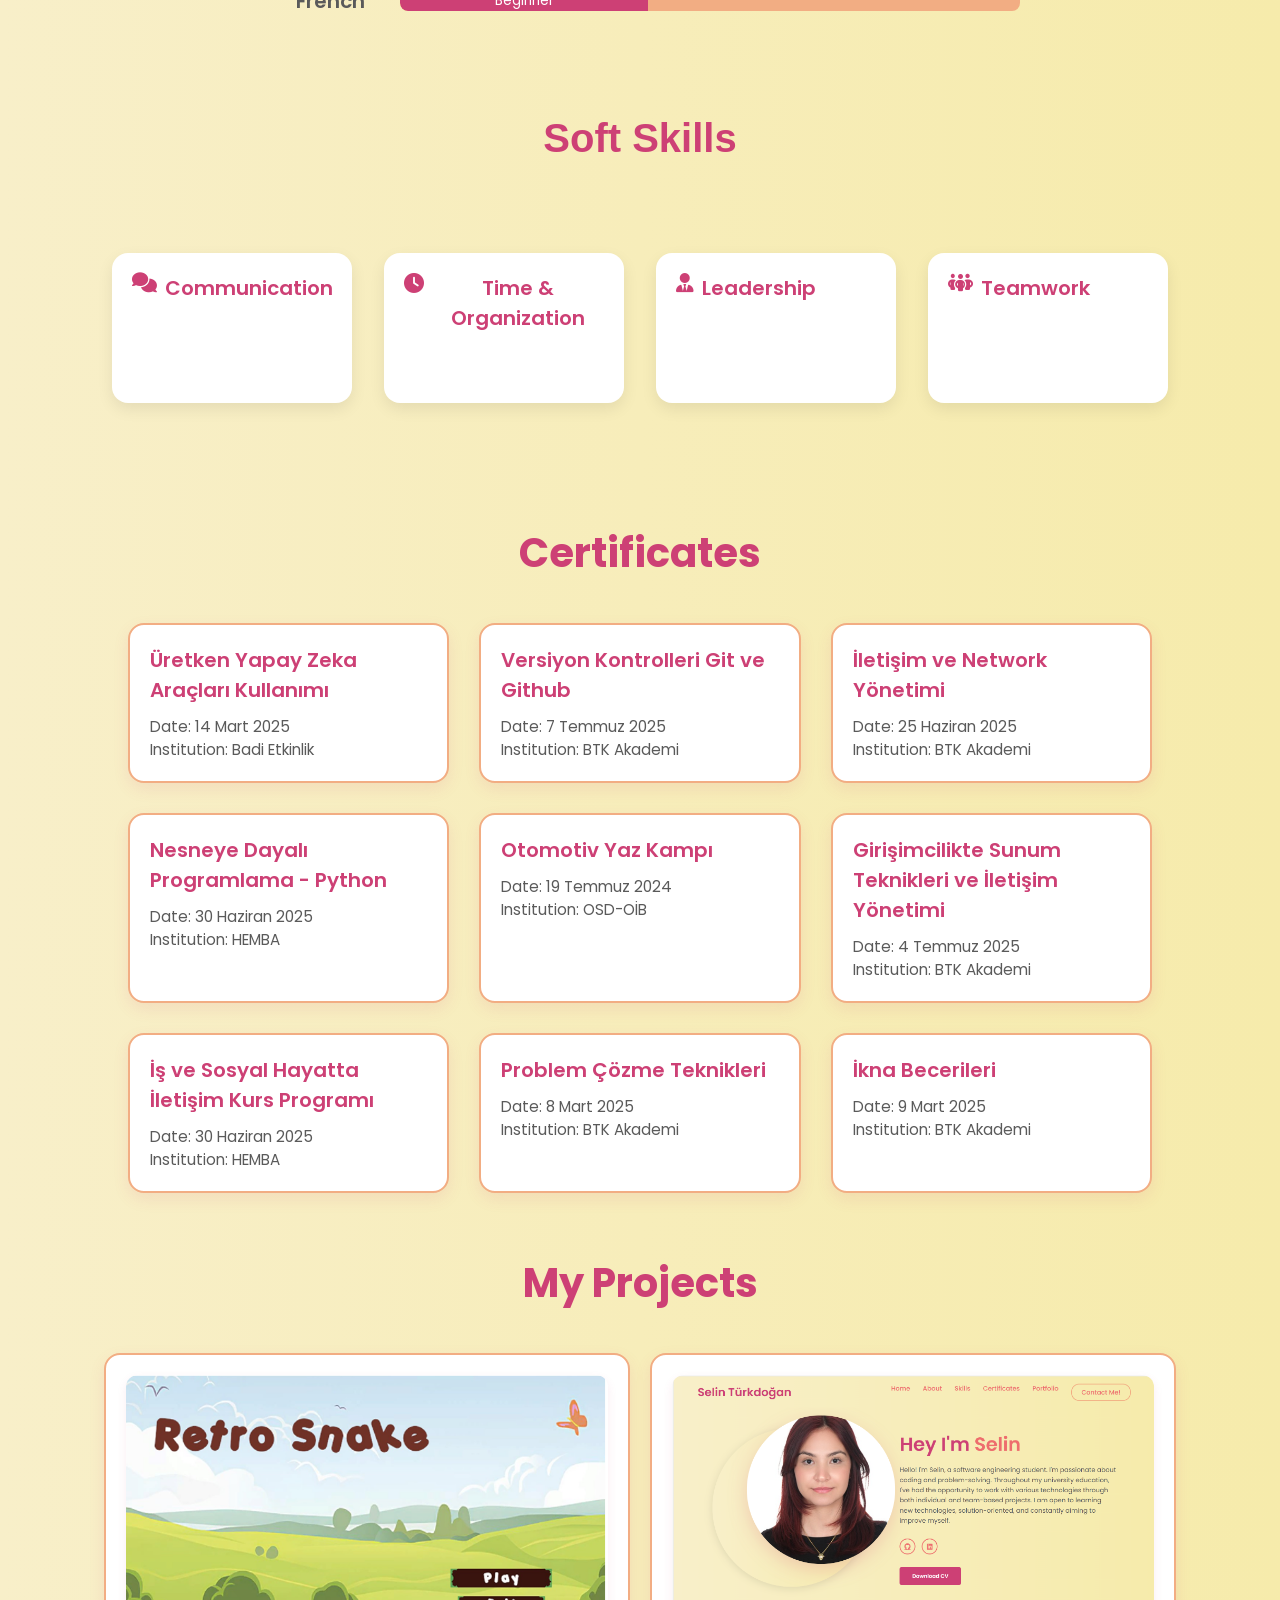
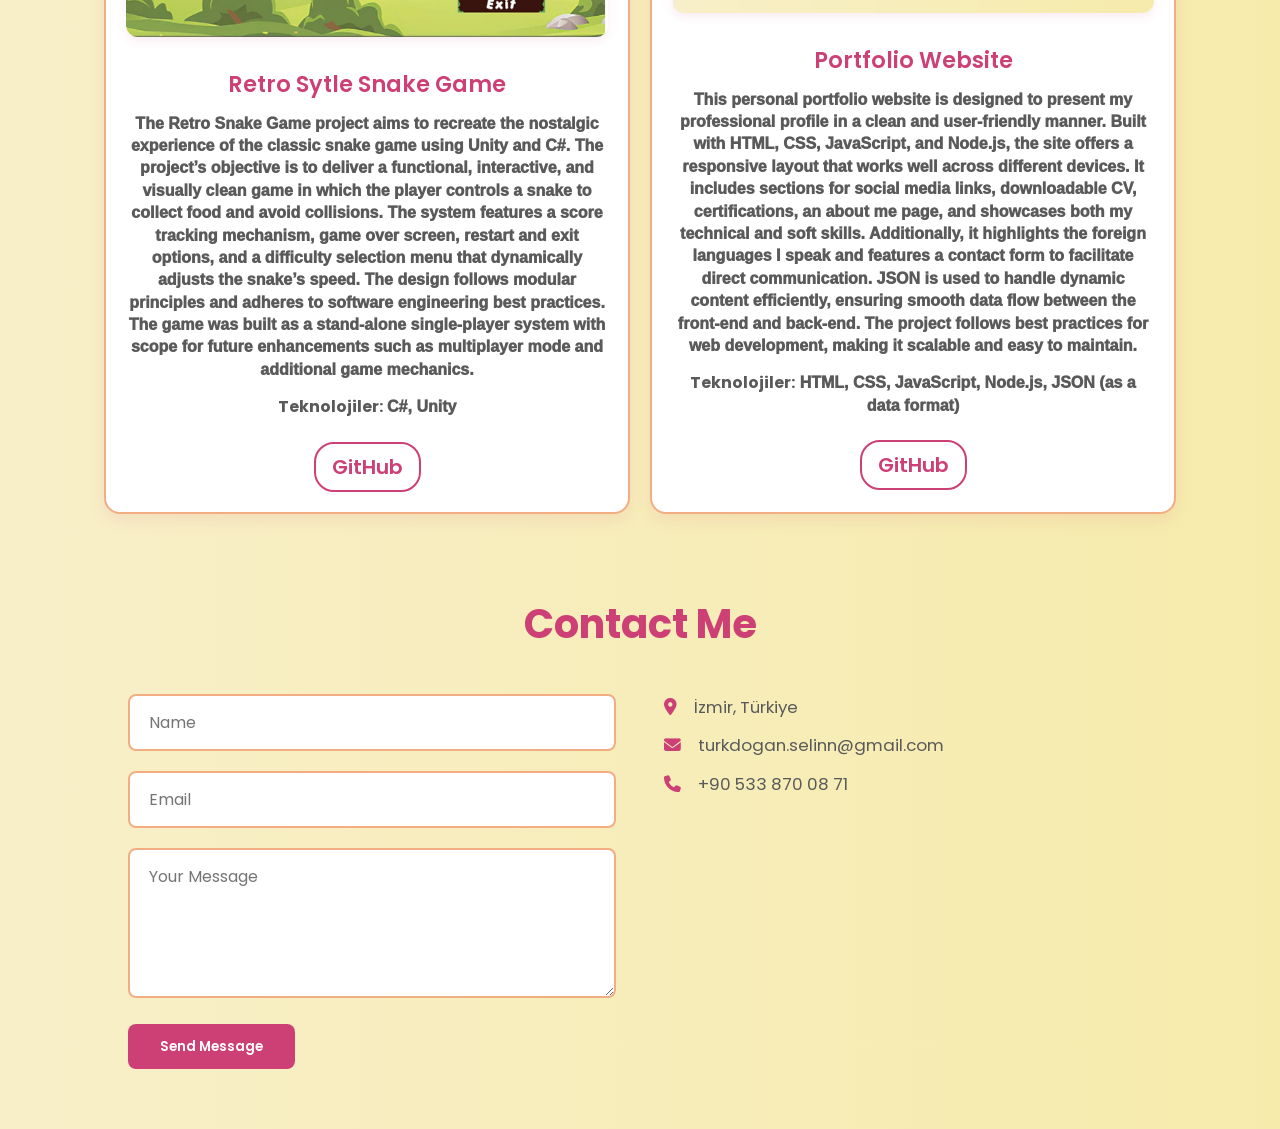
==== commit e477d0c3: "settings ekledim dark mod düzenlemelerini yaptım." ====
--- a/frontend/index.html
+++ b/frontend/index.html
@@ -23,6 +23,10 @@
                 <a href="#certificates">Certificates</a>
                 <a href="#portfolio">Portfolio</a>
                 <a href="#contact" class="contact-btn">Contact Me!</a>
+
+                <a href="#settings" class="settings-link" title="Settings">
+      <i class="fa-solid fa-gear"></i>
+    </a>
             </div>
         </div>
     </nav>
@@ -168,6 +172,29 @@
   </div>
 </section>
 
+<!-- Settings Panel -->
+<div id="settingsPanel" class="settings-panel hidden">
+  <h3>Settings</h3>
+  
+  <div class="setting-item">
+    <label for="languageSelect">Language:</label>
+    <select id="languageSelect">
+      <option value="en">English</option>
+      <option value="tr">Turkish</option>
+    </select>
+  </div>
+
+  <div class="setting-item">
+    <label for="darkModeToggle">Dark Mode:</label>
+    <input type="checkbox" id="darkModeToggle" />
+  </div>
+  
+
+  <button id="closeSettingsBtn">Close</button>
+</div>
+
+
+
     <script src="script.js"></script>
 
 </body>
--- a/frontend/style.css
+++ b/frontend/style.css
@@ -376,10 +376,13 @@
   cursor: pointer;
 }
 .skill-title {
+  display: flex;
   font-size: 20px;
   font-weight: 600;
   padding: 20px;
   color: #cd4075;
+  text-align: center;
+  gap: 8px;
 }
 .skill-subskills {
   padding: 0 20px 20px;
@@ -864,3 +867,418 @@
     font-size: 1rem;
   }
 }
+.settings-link {
+  font-size: 1.2rem;
+  color: #ee6d6d;
+  margin-left: 15px;
+  display: inline-flex;
+  align-items: center;
+  transition: color 0.3s ease;
+  cursor: pointer;
+}
+
+.settings-link:hover {
+  color: #cd4075; /* Mevcut pembe tonunla uyumlu */
+}
+
+.settings-panel {
+  text-align: center;
+  color: #cd4075;
+  margin-bottom: 15px;
+  position: fixed;
+  top: 60px; /* navbar altı */
+  right: 20px;
+  background: #fff;
+  border: 1px solid #ccc;
+  padding: 20px;
+  width: 220px;
+  box-shadow: 0 2px 10px rgba(0,0,0,0.1); /* biraz daha hafif gölge */
+  z-index: 1000;
+  border-radius: 8px;
+  transition: opacity 0.3s ease, visibility 0.3s ease;
+}
+
+.settings-panel.hidden {
+  display: none;
+  opacity: 0;
+  visibility: hidden;
+}
+
+.setting-item {
+  margin-bottom: 15px;
+  display: flex;
+  justify-content: space-between;
+  align-items: center;
+  font-size: 1rem;
+  color: #ee6d6d;
+}
+
+#closeSettingsBtn {
+  background-color: #cd4075;
+  color: white;
+  border: none;
+  padding: 10px 0;
+  cursor: pointer;
+  border-radius: 5px;
+  width: 100%;
+  font-weight: 600;
+  transition: background-color 0.3s ease;
+}
+
+#closeSettingsBtn:hover {
+  background-color: #a8325a;
+}
+
+/* ===== DARK MODE ===== */
+body.dark-mode {
+  background-color: black;
+  color: #ddd;
+  background: #111;
+}
+
+/* Navbar */
+body.dark-mode nav {
+  background: linear-gradient(to right, #222, #111);
+  box-shadow: 0 2px 10px rgba(0, 0, 0, 0.8);
+}
+
+body.dark-mode .logo {
+  color: #ff7fa3;
+}
+
+body.dark-mode .links a {
+  color: #f58ea1;
+}
+
+body.dark-mode .links a:hover {
+  color: #ff7fa3;
+}
+
+body.dark-mode .links a::after {
+  background-color: #ff7fa3;
+}
+
+/* Contact Button */
+body.dark-mode .contact-btn {
+  border-color: #ff7fa3;
+  color: #ff7fa3;
+}
+
+body.dark-mode .contact-btn:hover {
+  background-color: #ff7fa3;
+  color: #111;
+}
+
+/* Main container and image */
+body.dark-mode .main-container {
+  background-color: #111;
+}
+
+body.dark-mode .image {
+  background: linear-gradient(to right, #eadfdf, #111);
+  box-shadow: 0 4px 20px rgba(255, 127, 163, 0.3);
+}
+
+body.dark-mode .image img {
+  box-shadow: 0 10px 30px rgba(255, 127, 163, 0.4);
+}
+
+/* Content text */
+body.dark-mode .content h1 {
+  color: #ff7fa3;
+}
+
+body.dark-mode .content h1 span {
+  color: #f58ea1;
+}
+
+body.dark-mode .content p {
+  color: #ccc;
+}
+
+/* Social links */
+body.dark-mode .social-links a {
+  border-color: #f58ea1;
+  color: #f58ea1;
+}
+
+body.dark-mode .social-links a:hover {
+  background-color: #f58ea1;
+  color: #222;
+}
+
+/* Buttons */
+body.dark-mode button {
+  background-color: #ff7fa3;
+  color: #222;
+}
+
+body.dark-mode button:hover {
+  background-color: #f58ea1;
+  box-shadow: 0 5px 15px rgba(245, 142, 161, 0.5);
+}
+
+/* About Section */
+body.dark-mode #about {
+  background: black;
+}
+
+body.dark-mode .about-text h2 {
+  color: #ff7fa3;
+}
+
+body.dark-mode .about-text h2 span {
+  color: #f58ea1;
+}
+
+body.dark-mode .about-text p,
+body.dark-mode .about-text .greating {
+  color: #ccc;
+}
+
+/* Skills Section */
+body.dark-mode .skills-container{
+  background: #111;
+}
+
+body.dark-mode #skills{
+  background: #111;
+}
+
+body.dark-mode #home {
+  background: black;
+}
+
+body.dark-mode #languages {
+  color: #ddd;
+  background: #111;
+}
+
+body.dark-mode .sub-title,
+body.dark-mode .technical-skills {
+  color: #ff7fa3;
+}
+
+body.dark-mode .bar i {
+  color: #ff7fa3;
+}
+
+body.dark-mode .info span {
+  color: #bbb;
+}
+
+body.dark-mode .progress-line {
+  background-color: #444;
+}
+
+body.dark-mode .progress-line span {
+  background-color: #ff7fa3;
+}
+
+body.dark-mode .language-card h3 {
+  color: #ccc;
+}
+
+body.dark-mode #languages{
+  background: #111;
+}
+body.dark-mode .language-card .progress-bar {
+  background-color: #444;
+}
+
+body.dark-mode .language-card .progress-fill {
+  background-color: #ff7fa3;
+}
+
+/* Soft skills */
+body.dark-mode .skills-section {
+  background: black;
+  color: #ff7fa3;
+}
+
+body.dark-mode .skill-card {
+  background-color: #333;
+  box-shadow: 0 6px 16px rgba(255, 127, 163, 0.1);
+}
+
+body.dark-mode .skill-title {
+  color: #ff7fa3;
+}
+
+body.dark-mode .subskill-item {
+  color: #ccc;
+}
+
+/* Certificates */
+body.dark-mode .certificates-section {
+  background: black; 
+}
+
+body.dark-mode .section-title {
+  color: #ff7fa3;
+}
+
+body.dark-mode .certificate-card {
+  background-color: #333;
+  border-color: #ff7fa3;
+  box-shadow: 0 6px 16px rgba(255, 127, 163, 0.1);
+  color: #ccc;
+}
+
+body.dark-mode .certificate-card:hover {
+  border-color: #f58ea1;
+  box-shadow: 0 10px 24px rgba(255, 127, 163, 0.3);
+}
+
+body.dark-mode .certificate-title {
+  color: #ff7fa3;
+}
+
+body.dark-mode .certificate-meta {
+  color: #bbb;
+}
+
+/* Contact Section */
+body.dark-mode .contact-section {
+  background: black
+}
+
+body.dark-mode .contact-form input,
+body.dark-mode .contact-form textarea {
+  background-color: #333;
+  border-color: #ff7fa3;
+  color: #ddd;
+}
+
+body.dark-mode .contact-form input:focus,
+body.dark-mode .contact-form textarea:focus {
+  border-color: #f58ea1;
+}
+
+body.dark-mode .contact-submit {
+  background-color: #ff7fa3;
+  color: #222;
+}
+
+body.dark-mode .contact-submit:hover {
+  background-color: #f58ea1;
+}
+
+body.dark-mode .contact-info {
+  color: #bbb;
+}
+
+body.dark-mode .contact-info i {
+  color: #ff7fa3;
+}
+
+/* Notification */
+body.dark-mode .notification {
+  background-color: #ff7fa3;
+  box-shadow: 0 4px 15px rgba(255, 127, 163, 0.6);
+  color: #222;
+}
+
+body.dark-mode .notification.error {
+  background-color: #e57373;
+  box-shadow: 0 4px 15px rgba(229, 115, 115, 0.6);
+}
+
+body.dark-mode .notification.success {
+  background-color: #81c784;
+  box-shadow: 0 4px 15px rgba(129, 199, 132, 0.6);
+  color: #222;
+}
+
+/* Portfolio */
+body.dark-mode .portfolio-grid {
+  background: black;
+}
+body.dark-mode .portfolio-section h2{
+  background-color: #111;
+}
+
+
+body.dark-mode .portfolio-card {
+  background-color: #333;
+  border-color: #ff7fa3;
+  box-shadow: 0 6px 16px rgba(255, 127, 163, 0.1);
+  color: #ccc;
+}
+
+body.dark-mode .portfolio-card:hover {
+  border-color: #f58ea1;
+  box-shadow: 0 10px 24px rgba(255, 127, 163, 0.3);
+}
+
+body.dark-mode .portfolio-card h3 {
+  color: #ff7fa3;
+}
+
+body.dark-mode .portfolio-card p {
+  color: #bbb;
+}
+
+body.dark-mode .portfolio-card a {
+  color: #ff7fa3;
+  border-color: #ff7fa3;
+}
+
+body.dark-mode .portfolio-card a:hover {
+  background-color: #f58ea1;
+  color: #222;
+}
+
+/* Settings Panel */
+body.dark-mode .settings-panel {
+  background: #1f1f1f;
+  border-color: #444;
+  box-shadow: 0 2px 10px rgba(0,0,0,0.7);
+  color: #ccc;
+}
+
+body.dark-mode .setting-item {
+  color: #ccc;
+}
+
+body.dark-mode .settings-link {
+  color: #bbb;
+}
+
+body.dark-mode .settings-link:hover {
+  color: #ff7fa3;
+}
+
+body.dark-mode #closeSettingsBtn {
+  background-color: #cd4075;
+  color: #fff;
+}
+
+body.dark-mode #closeSettingsBtn:hover {
+  background-color: #a8325a;
+}
+
+/* Portfolio Heading */
+body.dark-mode .portfolio-heading {
+  color: #ff7fa3;
+}
+
+body.dark-mode .portfolio-section {
+  color: #ff7fa3;
+}
+
+/* Fade-in text */
+body.dark-mode .fade-in-text {
+  color: #ccc;
+}
+
+/* Portfolio link */
+body.dark-mode .portfolio-card a {
+  color: #ff7fa3;
+  border-color: #ff7fa3;
+}
+
+body.dark-mode .portfolio-card a:hover {
+  background-color: #f58ea1;
+  color: #222;
+}
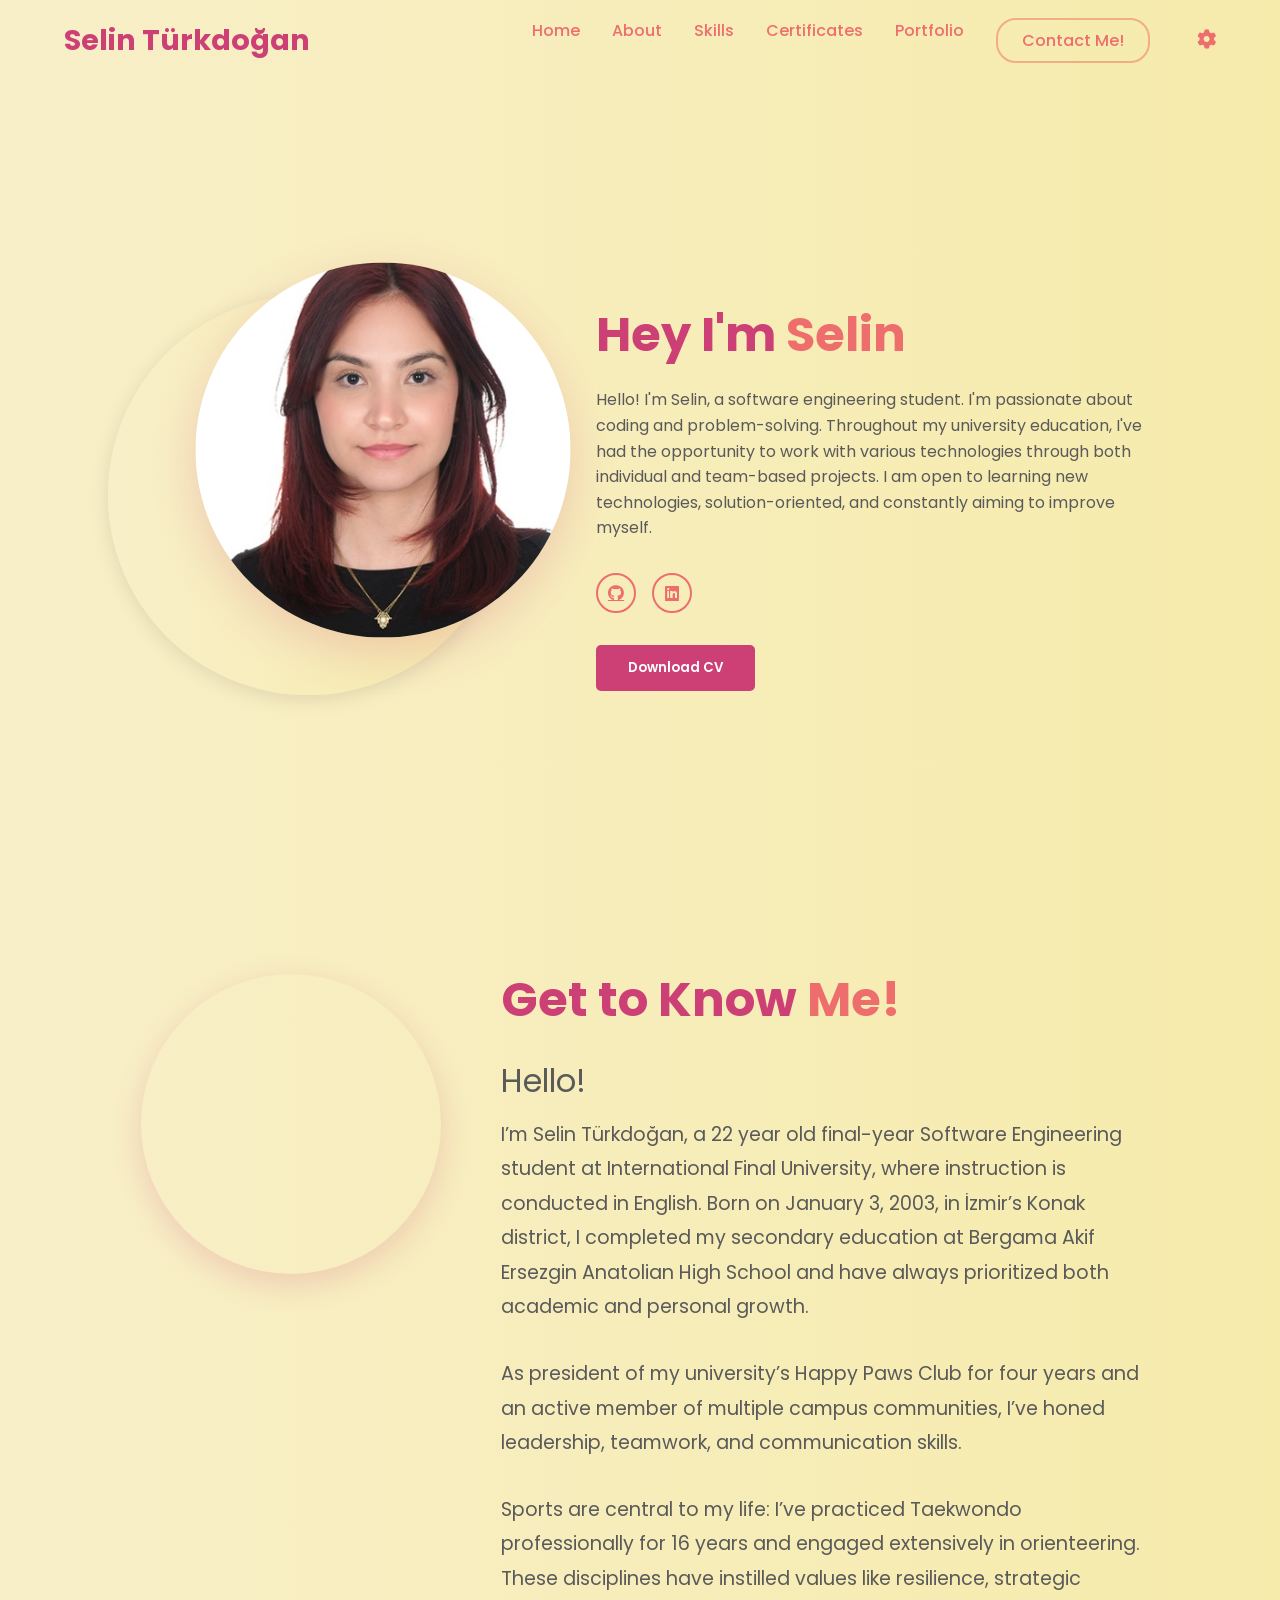
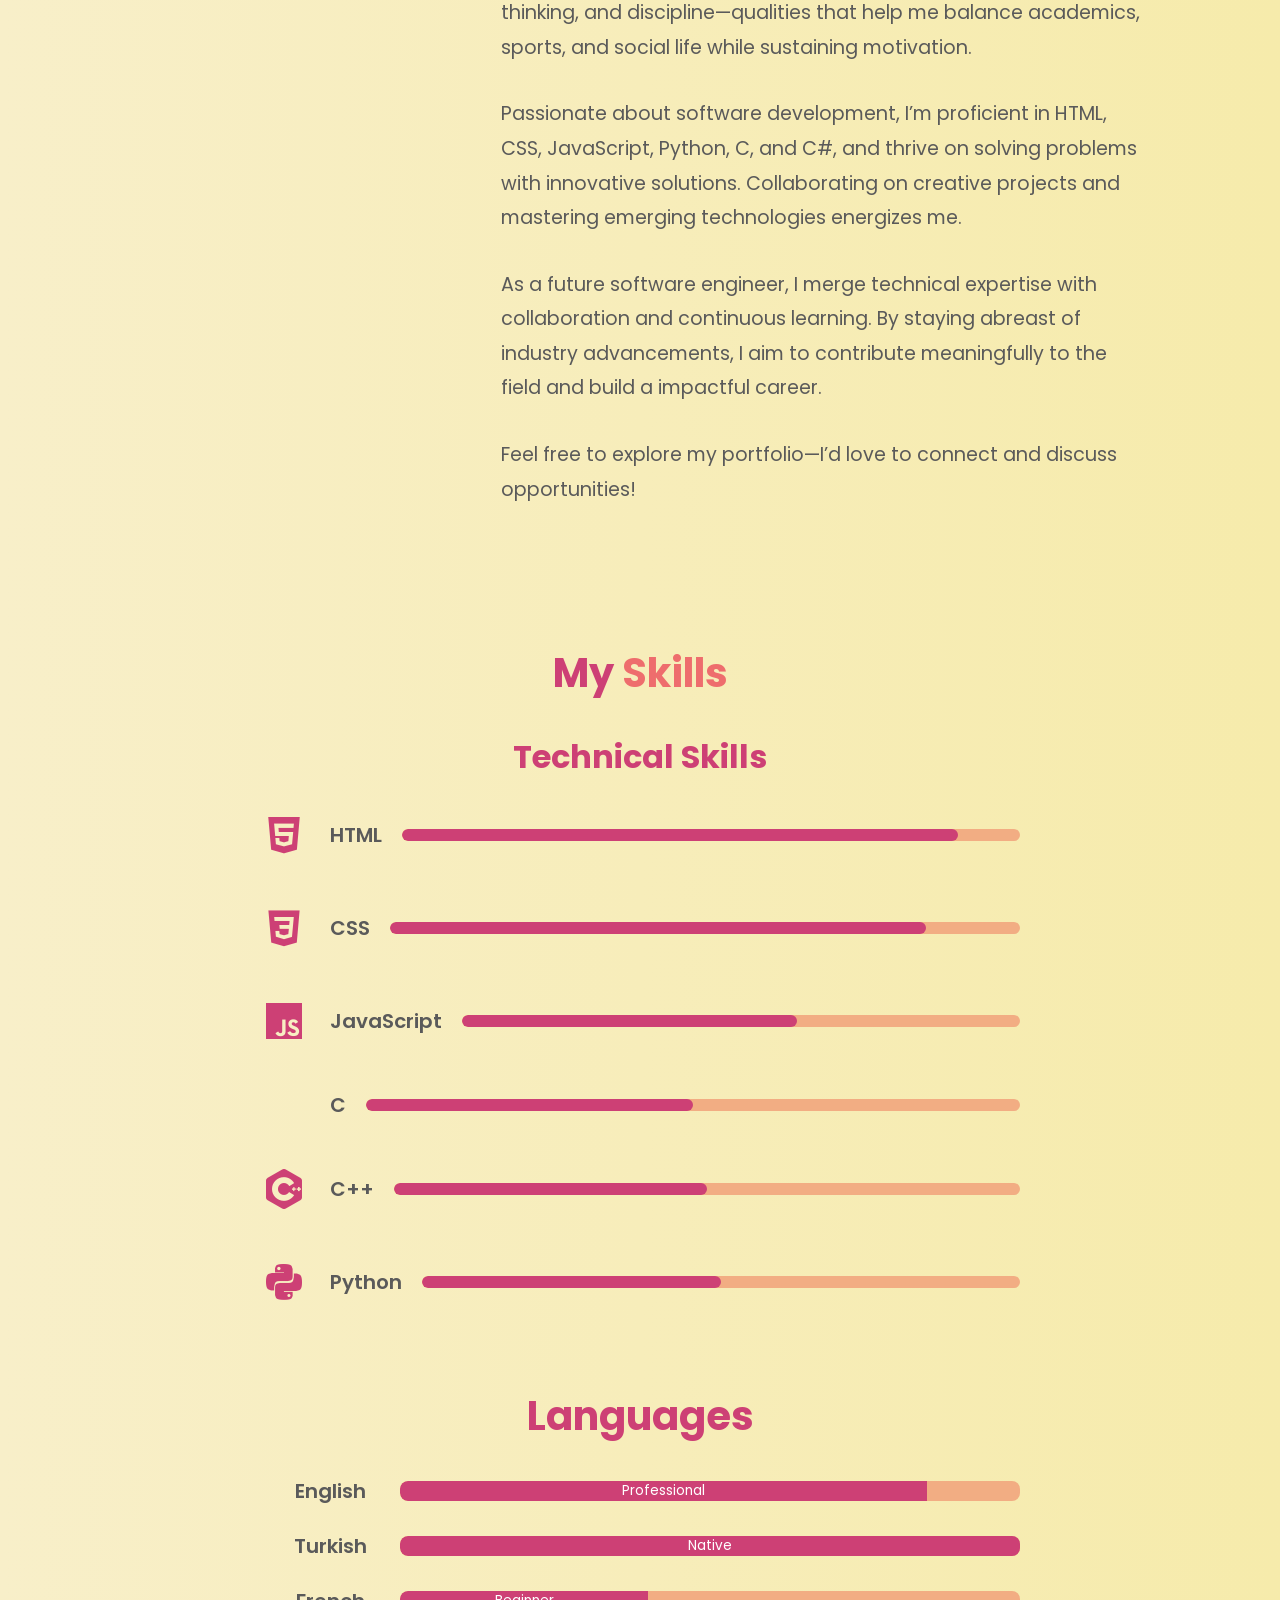
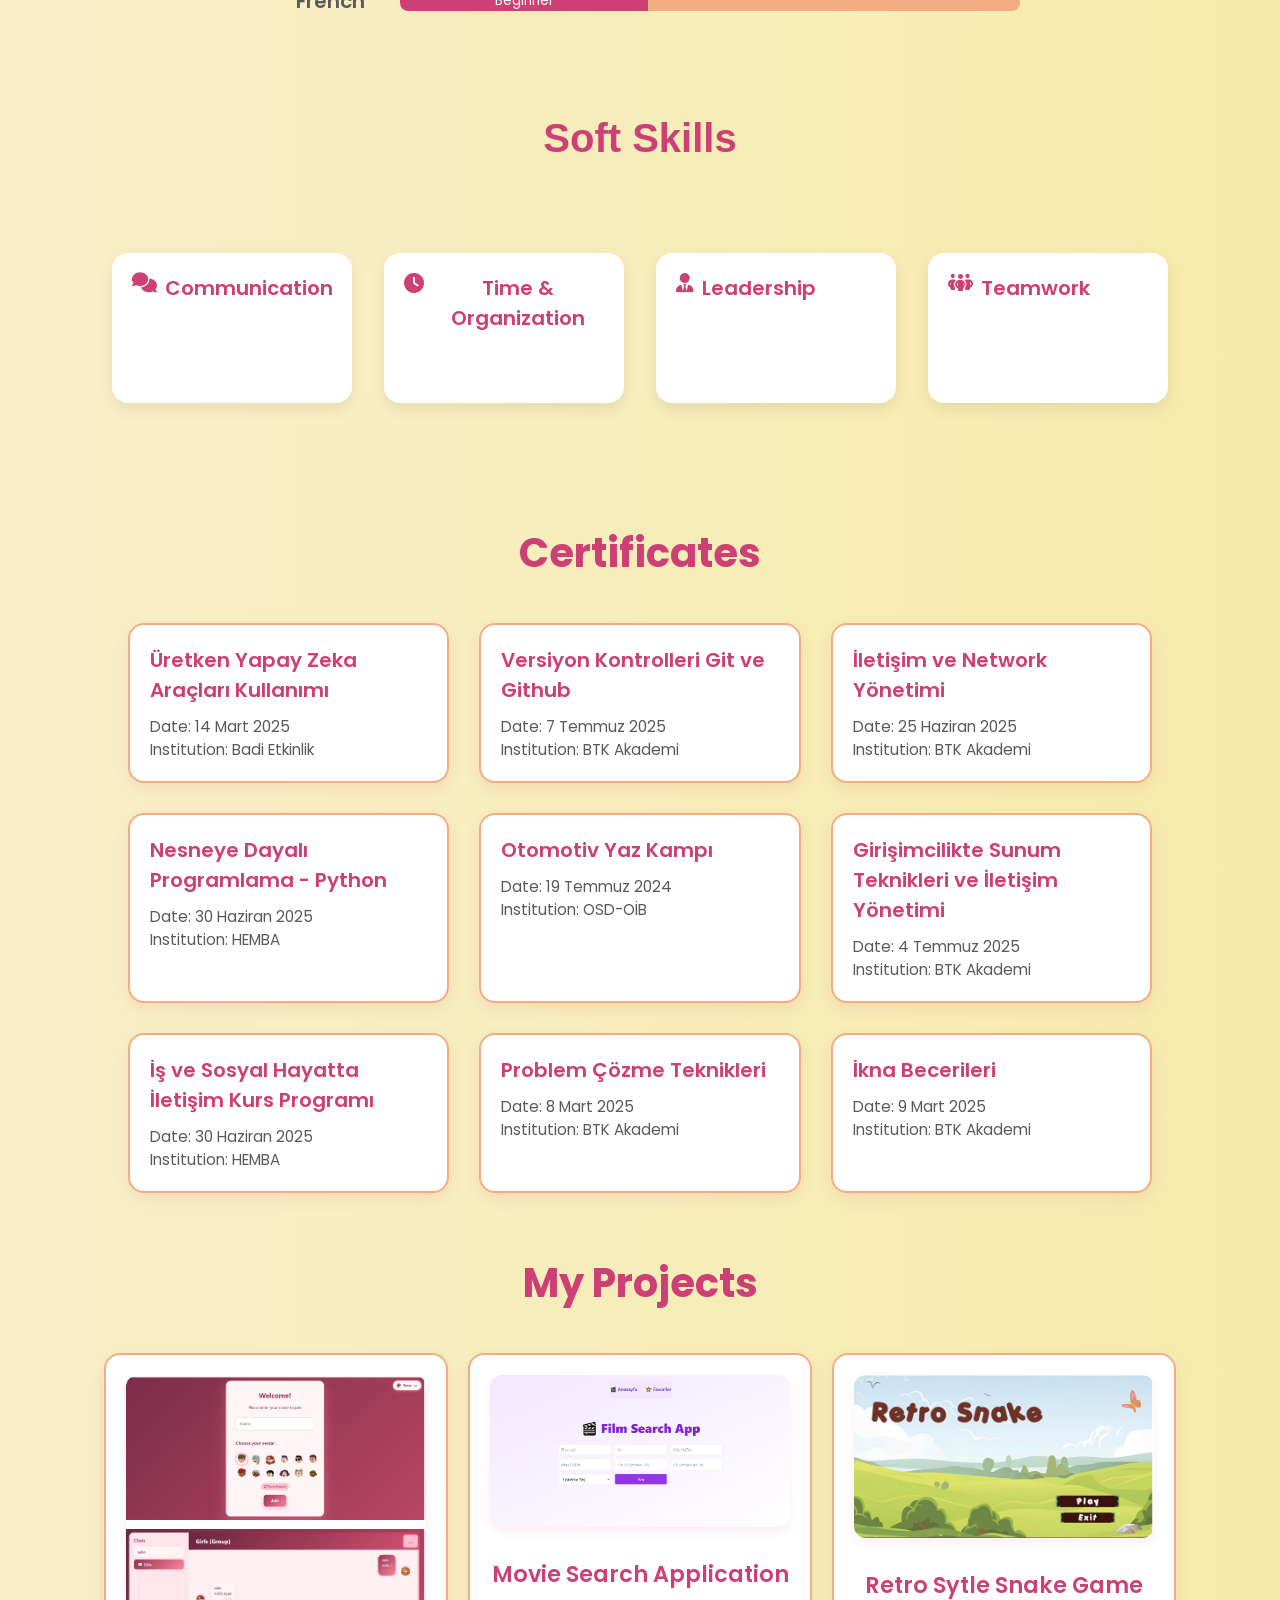
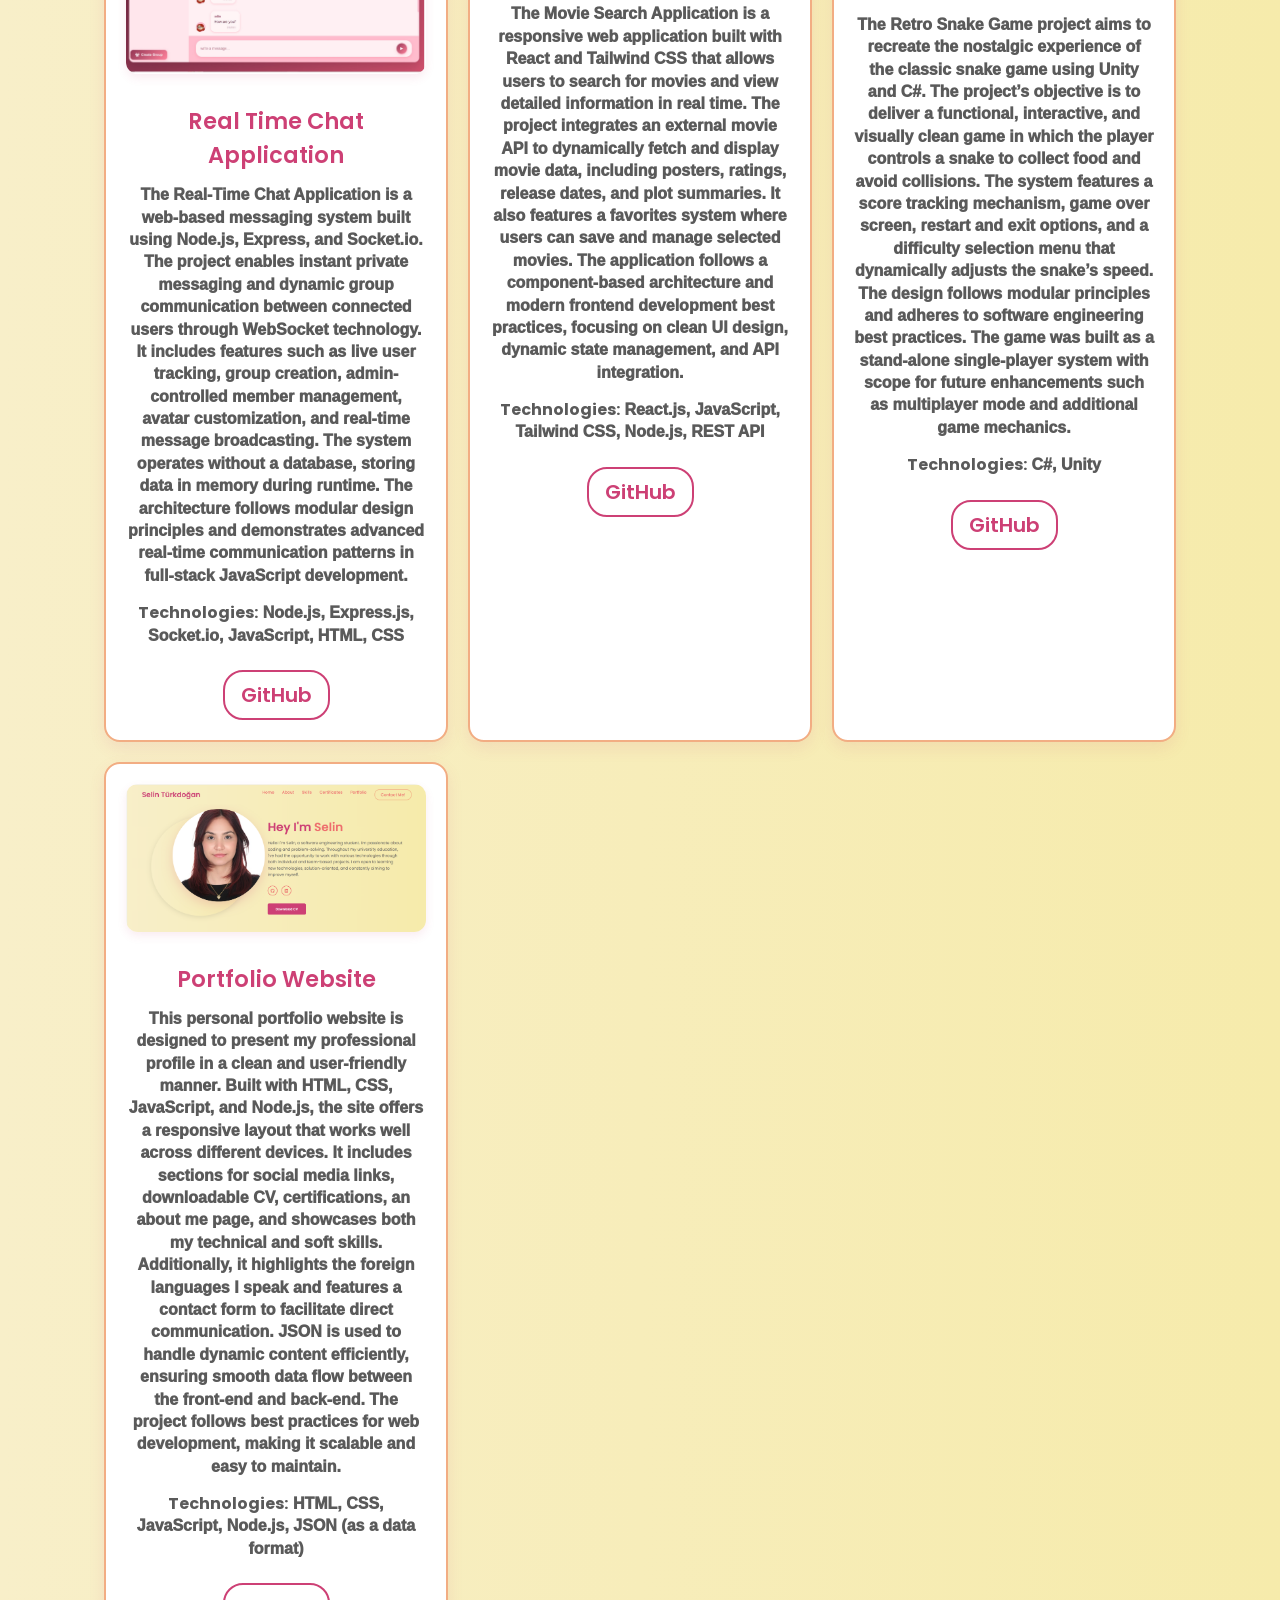
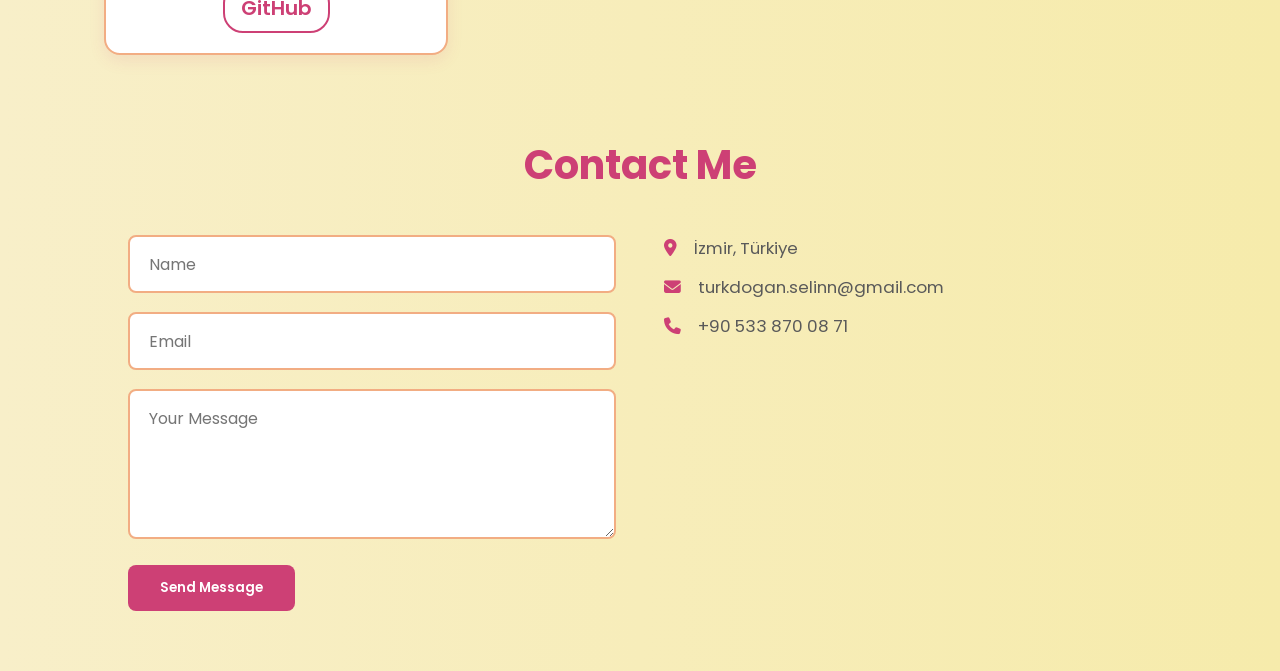
==== commit 28b7a274: "projects part updates" ====
--- a/frontend/index.html
+++ b/frontend/index.html
@@ -34,7 +34,7 @@
     <section>
         <div class="main-container">
             <div class="image">
-                <img src="veskalık.jpg" alt=" ">
+                <img src="vesikalık.jpg" alt=" ">
             </div>
             <div class="content">
                 <h1>Hey I'm <span>Selin</span></h1>
@@ -177,18 +177,20 @@
   <h3>Settings</h3>
   
   <div class="setting-item">
-    <label for="languageSelect">Language:</label>
-    <select id="languageSelect">
-      <option value="en">English</option>
-      <option value="tr">Turkish</option>
-    </select>
-  </div>
-
-  <div class="setting-item">
-    <label for="darkModeToggle">Dark Mode:</label>
-    <input type="checkbox" id="darkModeToggle" />
+  <label>Language:</label>
+  <div id="languageSwitch" class="lang-switch">
+    <span data-lang="en" class="active">EN</span>
+    <span data-lang="tr">TR</span>
+  </div>
+</div>
+
+
+   <div class="setting-item">
+    <label>Dark Mode:</label>
+    <div id="darkModeSwitch" class="switch"></div>
   </div>
   
+<div id="langNotification" class="lang-notification"></div>
 
   <button id="closeSettingsBtn">Close</button>
 </div>
--- a/frontend/style.css
+++ b/frontend/style.css
@@ -928,6 +928,101 @@
 #closeSettingsBtn:hover {
   background-color: #a8325a;
 }
+/*dark mod buton düzenlemesi */
+.switch {
+  width: 50px;
+  height: 26px;
+  background-color: #ccc;
+  border-radius: 26px;
+  position: relative;
+  cursor: pointer;
+  transition: background-color 0.3s ease;
+}
+.switch::before {
+  content: "";
+  position: absolute;
+  height: 20px;
+  width: 20px;
+  left: 3px;
+  bottom: 3px;
+  background-color: white;
+  border-radius: 50%;
+  transition: transform 0.3s ease;
+}
+.switch.active {
+  background-color: #cd4075;
+}
+.switch.active::before {
+  transform: translateX(24px);
+}
+/*language buton*/
+.lang-switch {
+  position: relative;
+  width: 80px;
+  height: 34px;
+  background: #ccc;
+  border-radius: 50px;
+  cursor: pointer;
+  display: flex;
+  align-items: center;
+  justify-content: space-between;
+  padding: 0 5px;
+  box-sizing: border-box;
+  transition: background 0.3s ease;
+}
+
+.lang-switch span {
+  width: 50%;
+  text-align: center;
+  z-index: 2;
+  font-size: 0.9rem;
+  font-weight: 600;
+  color: #fff;
+  user-select: none;
+}
+
+.lang-switch::after {
+  content: "";
+  position: absolute;
+  top: 3px;
+  left: 3px;
+  width: 36px;
+  height: 28px;
+  background: #cd4075;
+  border-radius: 50px;
+  transition: left 0.3s ease;
+  z-index: 1;
+}
+
+.lang-switch[data-active="tr"]::after {
+  left: 41px;
+}
+
+.lang-notification {
+  position: fixed;
+  top: 50%;
+  left: 50%;
+  transform: translate(-50%, -50%);
+  background: #cd4075;
+  color: #fff;
+  padding: 20px 30px;
+  border-radius: 10px;
+  font-size: 1.2rem;
+  font-weight: 600;
+  opacity: 0;
+  visibility: hidden;
+  z-index: 2000;
+  transition: opacity 0.3s ease, visibility 0.3s ease;
+  box-shadow: 0 4px 15px rgba(0,0,0,0.3);
+}
+
+.lang-notification.show {
+  opacity: 1;
+  visibility: visible;
+}
+
+
+
 
 /* ===== DARK MODE ===== */
 body.dark-mode {
